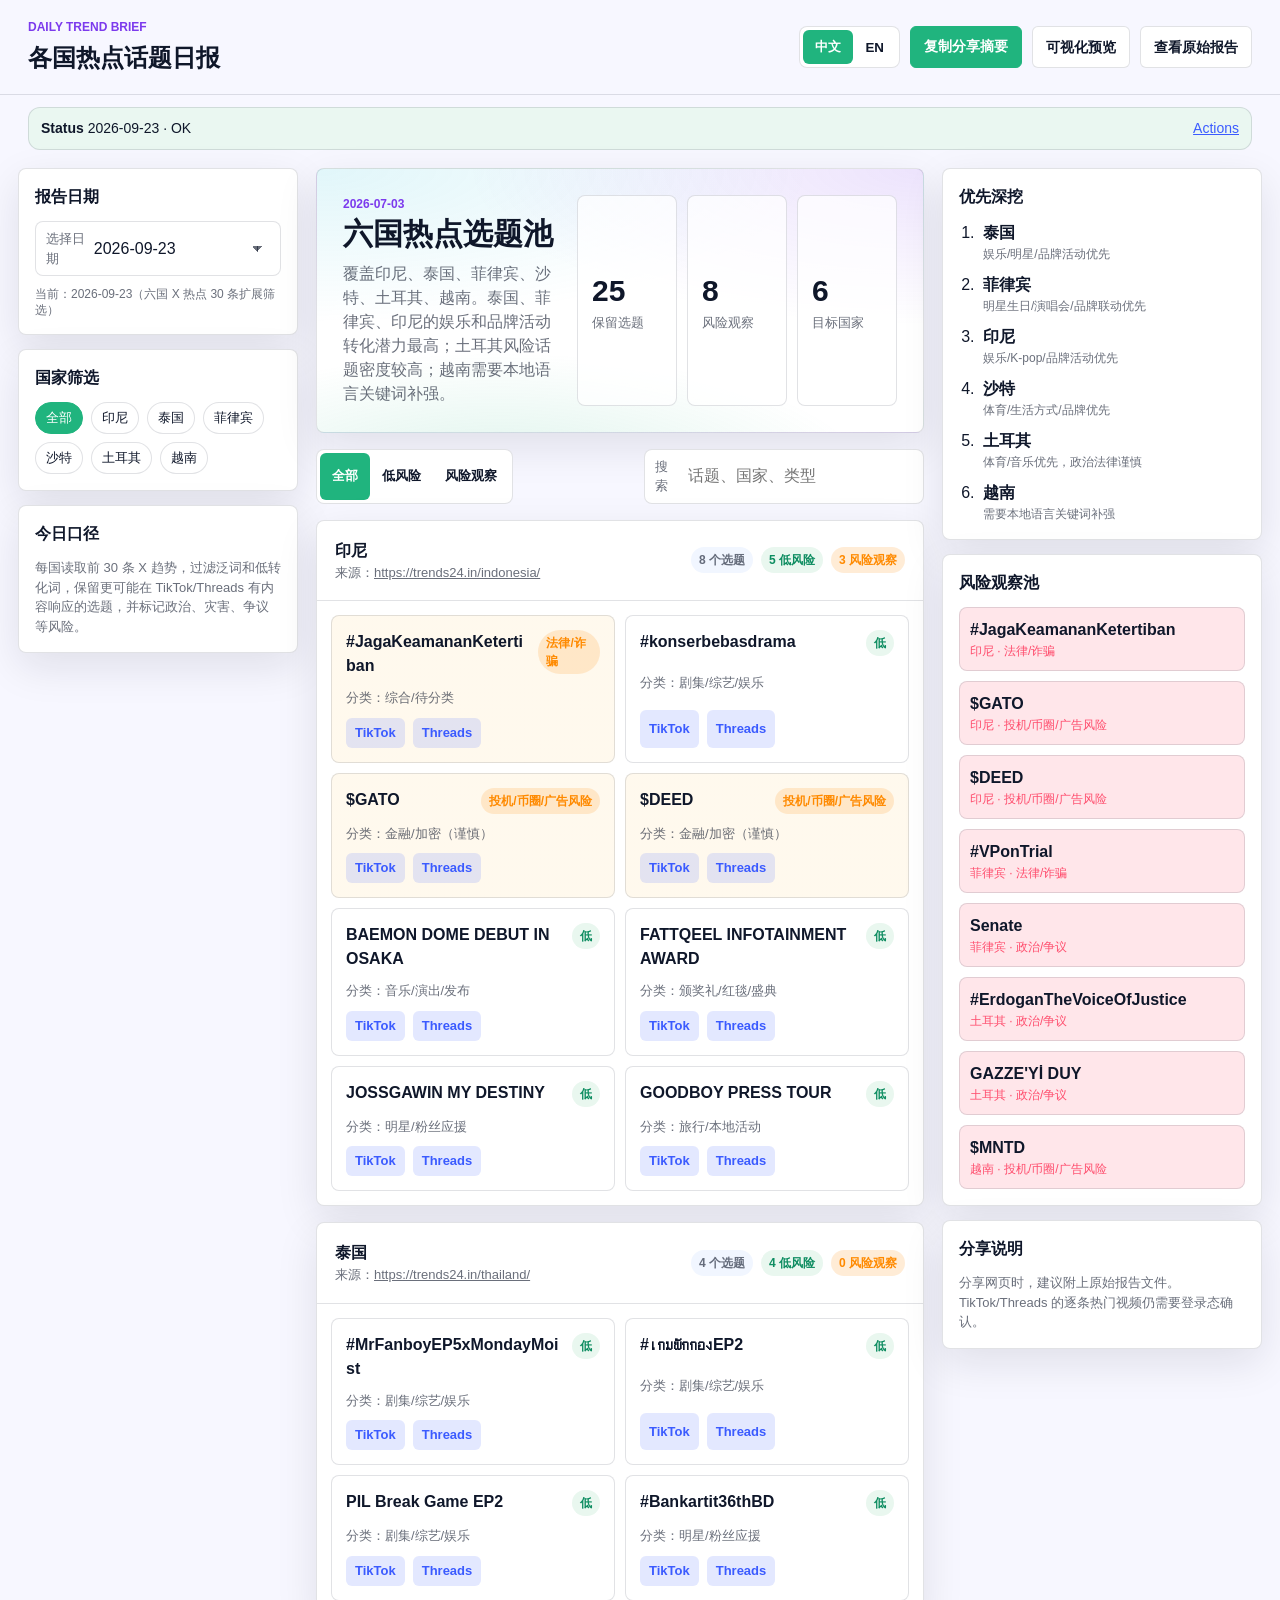
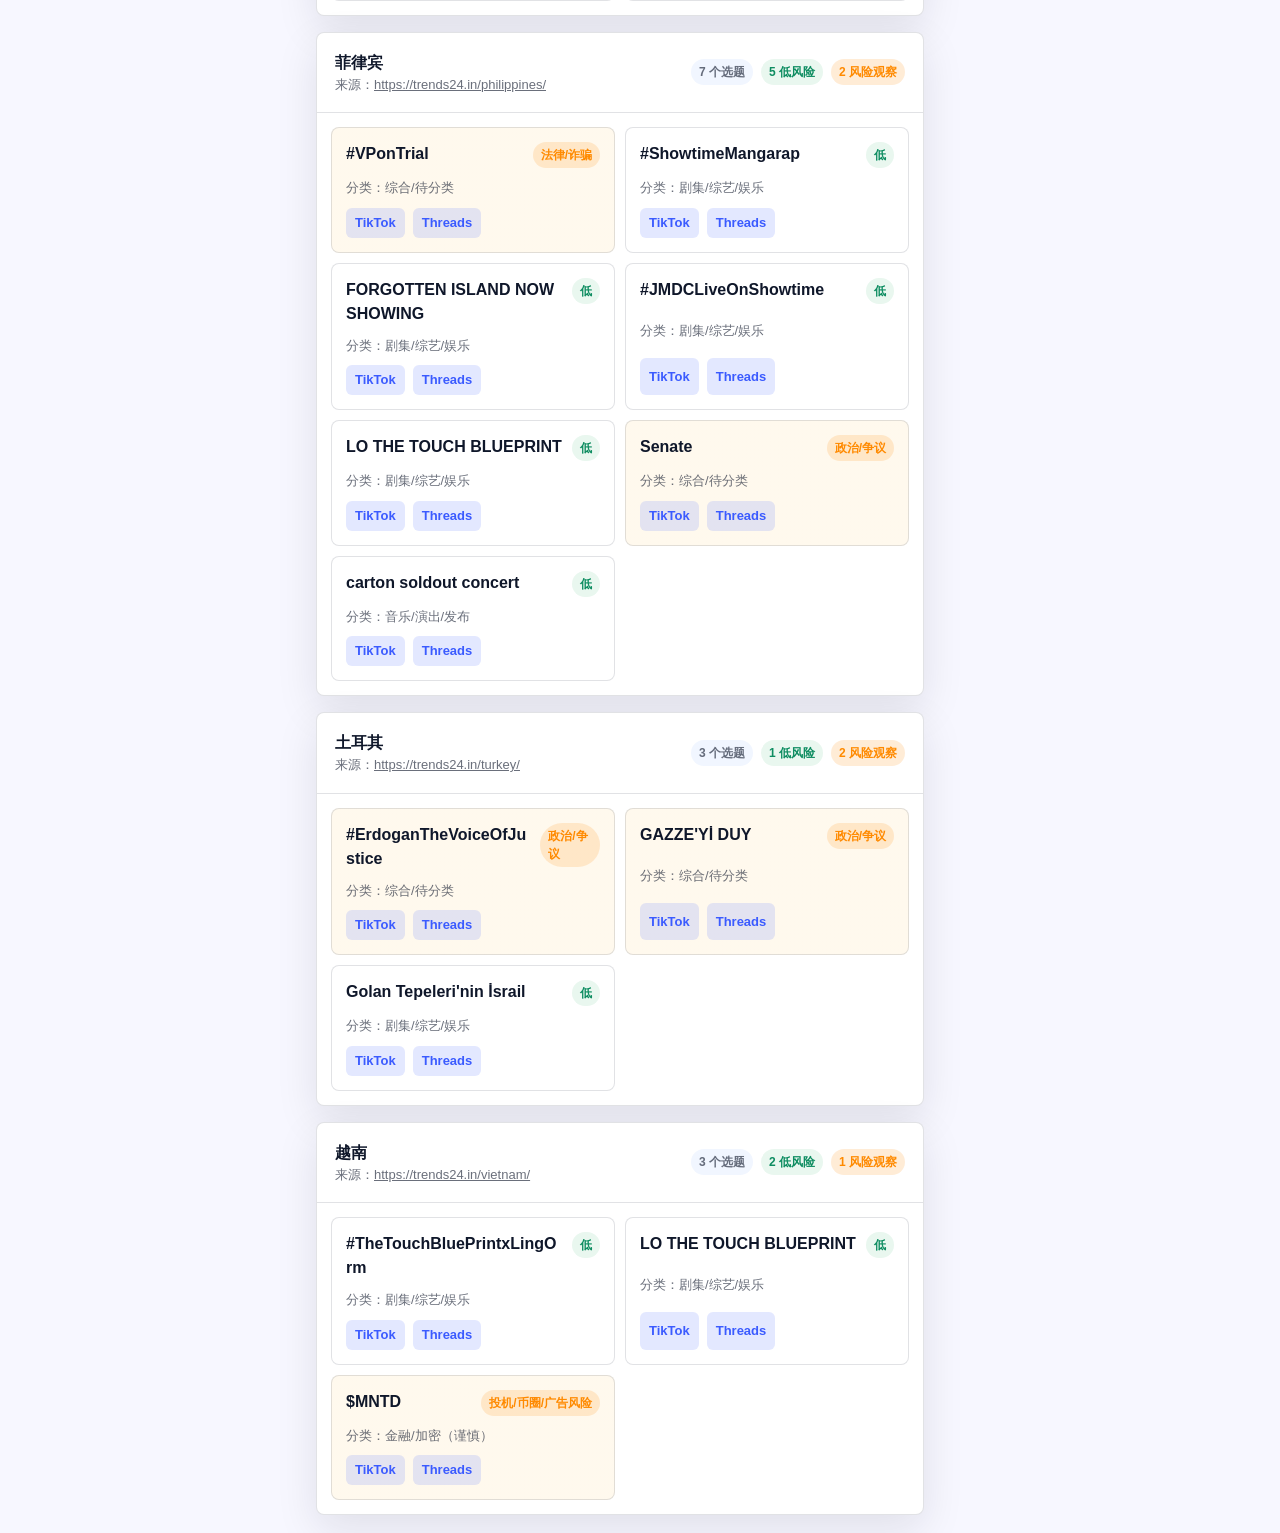
==== index.html @ 42b4fc6d "Update trend report 2026-09-23" ====
<!doctype html>
<html lang="zh-CN">
  <head>
    <meta charset="utf-8" />
    <meta name="viewport" content="width=device-width, initial-scale=1" />
    <title>各国热点话题日报 / Global Trend Brief</title>
    <link rel="stylesheet" href="./styles.css" />
  </head>
  <body>
    <a class="skip-link" href="#main">Skip to content</a>
    <header class="topbar">
      <div>
        <p class="eyebrow">Daily Trend Brief</p>
        <h1 data-i18n="appTitle">各国热点话题日报</h1>
      </div>
      <div class="top-actions">
        <div class="language-switch" role="group" aria-label="Language">
          <button class="active" data-lang="zh" type="button">中文</button>
          <button data-lang="en" type="button">EN</button>
        </div>
        <button id="copySummary" class="button primary" type="button" data-i18n="copySummary">复制分享摘要</button>
        <a class="button" href="./preview.html">可视化预览</a>
        <a id="rawReportLink" class="button" href="./2026-07-03-六国X热点30条扩展筛选报告.md" data-i18n="rawReport">查看原始报告</a>
      </div>
    </header>
    <div id="statusBanner" class="status-banner" hidden></div>

    <main id="main" class="layout">
      <aside class="sidebar" aria-label="报告列表和筛选">
        <section class="panel">
          <h2 data-i18n="reportDate">报告日期</h2>
          <label class="search-box sidebar-search">
            <span data-i18n="reportSelect">选择日期</span>
            <select id="reportSelect" aria-label="Report date"></select>
          </label>
          <p id="reportSelectMeta" class="helper-text" aria-live="polite"></p>
        </section>

        <section class="panel">
          <h2 data-i18n="countryFilter">国家筛选</h2>
          <div id="countryFilters" class="filter-list"></div>
        </section>

        <section class="panel compact">
          <h2 data-i18n="methodTitle">今日口径</h2>
          <p data-i18n="methodText">每国读取前 30 条 X 趋势，过滤泛词和低转化词，保留更可能在 TikTok/Threads 有内容响应的选题，并标记政治、灾害、争议等风险。</p>
        </section>
      </aside>

      <section class="content">
        <section class="hero">
          <div>
            <p class="eyebrow">2026-07-03</p>
            <h2 data-i18n="heroTitle">六国热点选题池</h2>
            <p data-i18n="heroText">覆盖印尼、泰国、菲律宾、沙特、土耳其、越南。泰国、菲律宾、印尼的娱乐和品牌活动转化潜力最高；土耳其风险话题密度较高；越南需要本地语言关键词补强。</p>
          </div>
          <div class="hero-metrics" aria-label="报告指标">
            <div><strong id="topicCount">0</strong><span data-i18n="keptTopics">保留选题</span></div>
            <div><strong id="riskCount">0</strong><span data-i18n="riskWatch">风险观察</span></div>
            <div><strong>6</strong><span data-i18n="targetCountries">目标国家</span></div>
          </div>
        </section>

        <section class="toolbar" aria-label="内容筛选">
          <div class="segmented" role="group" aria-label="风险筛选">
            <button class="active" data-risk="all" type="button" data-i18n="all">全部</button>
            <button data-risk="low" type="button" data-i18n="lowRisk">低风险</button>
            <button data-risk="watch" type="button" data-i18n="riskWatch">风险观察</button>
          </div>
          <label class="search-box">
            <span data-i18n="search">搜索</span>
            <input id="searchInput" type="search" placeholder="话题、国家、类型" />
          </label>
        </section>

        <section id="countrySections" class="country-sections" aria-live="polite"></section>
      </section>

      <aside class="rightbar">
        <section class="panel">
          <h2 data-i18n="priorityTitle">优先深挖</h2>
          <ol id="priorityList" class="priority-list"></ol>
        </section>

        <section class="panel">
          <h2 data-i18n="riskPoolTitle">风险观察池</h2>
          <div id="riskList" class="risk-list"></div>
        </section>

        <section class="panel compact">
          <h2 data-i18n="shareNoteTitle">分享说明</h2>
          <p data-i18n="shareNote">分享网页时，建议附上原始报告文件。TikTok/Threads 的逐条热门视频仍需要登录态确认。</p>
        </section>
      </aside>
    </main>

    <div id="toast" class="toast" role="status" aria-live="polite">已复制摘要</div>
    <script src="./app.js?v=202609231354"></script>
  </body>
</html>
---- styles.css ----
:root {
  /* Youthful, vibrant palette (light-only) */
  --bg: #f7f7ff;
  --surface: #ffffff;
  --surface-2: #f1f6ff;
  --text: #0f172a;
  --muted: rgba(15, 23, 42, 0.62);
  --line: rgba(15, 23, 42, 0.12);
  --green: #20b47e;
  --green-dark: #0e8d61;
  --amber: #ff8a00;
  --amber-bg: rgba(255, 138, 0, 0.16);
  --blue: #3b5bff;
  --blue-bg: rgba(59, 91, 255, 0.14);
  --red: #ff4d6d;
  --red-bg: rgba(255, 77, 109, 0.14);
  --shadow: 0 14px 42px rgba(15, 23, 42, 0.1);
  --focus: rgba(59, 91, 255, 0.45);
  --radius: 12px;
  --topbar-bg: rgba(247, 247, 255, 0.82);
  --accent-1: #7c3aed;
  --accent-1-bg: rgba(124, 58, 237, 0.14);
  --accent-2: #06b6d4;
  --accent-2-bg: rgba(6, 182, 212, 0.12);
}

* {
  box-sizing: border-box;
}

body {
  margin: 0;
  background: var(--bg);
  color: var(--text);
  font-family: -apple-system, BlinkMacSystemFont, "Segoe UI", "PingFang SC", "Microsoft YaHei", sans-serif;
  line-height: 1.5;
}

a {
  color: inherit;
}

.skip-link {
  position: absolute;
  left: 12px;
  top: 12px;
  padding: 10px 12px;
  border-radius: 999px;
  border: 1px solid var(--line);
  background: var(--surface);
  transform: translateY(-160%);
  transition: transform 180ms ease;
  z-index: 10;
}

.pv-dialog {
  width: min(840px, calc(100vw - 24px));
  border: 1px solid var(--line);
  border-radius: var(--radius);
  background: var(--surface);
  box-shadow: var(--shadow);
  padding: 0;
}

.pv-dialog::backdrop {
  background: rgba(15, 23, 42, 0.42);
}

.pv-dialog-inner {
  padding: 18px;
}

.pv-dialog-head {
  display: flex;
  align-items: flex-start;
  justify-content: space-between;
  gap: 14px;
  margin-bottom: 14px;
}

.pv-form {
  display: grid;
  grid-template-columns: 1fr 1fr;
  gap: 12px;
}

.pv-form label {
  display: flex;
  flex-direction: column;
  gap: 6px;
  padding: 10px;
  border: 1px solid var(--line);
  border-radius: var(--radius);
  background: var(--surface-2);
}

.pv-form label span {
  color: var(--muted);
  font-size: 12px;
  font-weight: 700;
}

.pv-form textarea,
.pv-form input,
.pv-form select {
  border: 1px solid rgba(15, 23, 42, 0.14);
  border-radius: 10px;
  padding: 10px 10px;
  background: var(--surface);
  color: var(--text);
  font: inherit;
}

.pv-form textarea {
  resize: vertical;
}

.pv-dialog-foot {
  display: flex;
  justify-content: flex-end;
  gap: 10px;
  margin-top: 14px;
}

@media (max-width: 820px) {
  .pv-form {
    grid-template-columns: 1fr;
  }
}

.skip-link:focus {
  transform: translateY(0);
  outline: none;
  box-shadow: 0 0 0 4px var(--focus);
}

.helper-text {
  margin: 10px 0 0;
  color: var(--muted);
  font-size: 12px;
  line-height: 1.35;
}

.panel,
.country-card,
.hero {
  border-radius: var(--radius);
}

.status-banner {
  margin: 12px 28px 0;
  padding: 10px 12px;
  border-radius: 12px;
  border: 1px solid var(--line);
  background: #eaf7f1;
  color: var(--text);
  font-size: 14px;
  display: flex;
  gap: 10px;
  align-items: center;
  justify-content: space-between;
}

.status-banner.warn {
  background: var(--amber-bg);
  border-color: rgba(160, 92, 0, 0.35);
}

.status-banner .status-actions a {
  color: var(--blue);
  text-decoration: underline;
}

.topbar {
  position: sticky;
  top: 0;
  z-index: 5;
  display: flex;
  align-items: center;
  justify-content: space-between;
  gap: 24px;
  padding: 18px 28px;
  background: var(--topbar-bg);
  border-bottom: 1px solid var(--line);
  backdrop-filter: blur(14px);
}

h1,
h2,
h3,
p {
  margin: 0;
}

h1 {
  font-size: 24px;
  letter-spacing: 0;
}

h2 {
  font-size: 16px;
  letter-spacing: 0;
}

h3 {
  font-size: 16px;
  letter-spacing: 0;
}

.eyebrow {
  margin-bottom: 4px;
  color: var(--accent-1);
  font-size: 12px;
  font-weight: 700;
  letter-spacing: 0;
  text-transform: uppercase;
}

.top-actions {
  display: flex;
  flex-wrap: wrap;
  gap: 10px;
}

.button {
  display: inline-flex;
  align-items: center;
  min-height: 36px;
  padding: 8px 13px;
  border: 1px solid var(--line);
  border-radius: 6px;
  background: var(--surface);
  color: var(--text);
  font-size: 14px;
  font-weight: 650;
  text-decoration: none;
  cursor: pointer;
  transition: background 160ms ease, border-color 160ms ease, transform 120ms ease;
}

.button.primary {
  border-color: var(--green);
  background: var(--green);
  color: #fff;
}

.button:hover {
  border-color: rgba(96, 112, 107, 0.45);
}

.button:active {
  transform: translateY(1px);
}

.layout {
  display: grid;
  grid-template-columns: 280px minmax(0, 1fr) 320px;
  gap: 18px;
  padding: 18px;
}

.sidebar,
.rightbar {
  display: flex;
  flex-direction: column;
  gap: 14px;
}

.panel {
  padding: 16px;
  border: 1px solid var(--line);
  border-radius: 8px;
  background: var(--surface);
  box-shadow: var(--shadow);
}

.panel h2 {
  margin-bottom: 12px;
}

.panel.compact p {
  color: var(--muted);
  font-size: 13px;
}

.report-item,
.filter-chip,
.segmented button {
  border: 1px solid var(--line);
  background: var(--surface);
  color: var(--text);
  cursor: pointer;
}

.report-item {
  display: block;
  width: 100%;
  padding: 12px;
  border-radius: 8px;
  text-align: left;
}

.report-list {
  display: grid;
  gap: 8px;
}

.sidebar-search {
  min-width: 0;
  width: 100%;
  margin-bottom: 10px;
}

.report-list--compact {
  max-height: 360px;
  overflow: auto;
  padding-right: 2px;
}

.report-list--compact .report-item {
  padding: 10px;
}

.report-item.active {
  border-color: var(--green);
  background: var(--surface-2);
}

.report-item span {
  display: block;
  font-weight: 750;
}

.report-item small {
  display: block;
  margin-top: 3px;
  color: var(--muted);
}

.filter-list {
  display: flex;
  flex-wrap: wrap;
  gap: 8px;
}

.filter-chip {
  min-height: 32px;
  padding: 6px 10px;
  border-radius: 999px;
  font-size: 13px;
}

.filter-chip.active {
  border-color: var(--green);
  background: var(--green);
  color: #fff;
}

.content {
  min-width: 0;
}

.hero {
  display: grid;
  grid-template-columns: minmax(0, 1fr) 320px;
  gap: 20px;
  align-items: stretch;
  padding: 26px;
  border: 1px solid var(--line);
  border-radius: 8px;
  background:
    radial-gradient(900px 280px at 0% 0%, var(--accent-2-bg), transparent 55%),
    radial-gradient(760px 260px at 100% 0%, var(--accent-1-bg), transparent 60%),
    radial-gradient(680px 240px at 30% 120%, rgba(32, 180, 126, 0.16), transparent 55%),
    var(--surface);
  box-shadow: var(--shadow);
}

.hero h2 {
  margin-bottom: 10px;
  font-size: 30px;
  line-height: 1.15;
}

.hero p:not(.eyebrow) {
  max-width: 760px;
  color: var(--muted);
}

.hero-metrics {
  display: grid;
  grid-template-columns: repeat(3, 1fr);
  gap: 10px;
}

.hero-metrics div {
  display: flex;
  flex-direction: column;
  justify-content: center;
  min-height: 118px;
  padding: 14px;
  border: 1px solid var(--line);
  border-radius: 8px;
  background: rgba(255, 255, 255, 0.72);
}

.hero-metrics strong {
  font-size: 30px;
}

.hero-metrics span {
  color: var(--muted);
  font-size: 13px;
}

.toolbar {
  display: flex;
  justify-content: space-between;
  gap: 12px;
  margin: 16px 0;
}

.segmented,
.language-switch {
  display: inline-flex;
  padding: 3px;
  border: 1px solid var(--line);
  border-radius: 8px;
  background: var(--surface);
}

.segmented button,
.language-switch button {
  min-height: 34px;
  padding: 6px 12px;
  border: 0;
  border-radius: 6px;
  background: transparent;
  color: var(--text);
  cursor: pointer;
  font-weight: 650;
}

.segmented button.active,
.language-switch button.active {
  background: var(--green);
  color: #fff;
}

.search-box {
  display: flex;
  align-items: center;
  gap: 8px;
  min-width: 0;
  padding: 7px 10px;
  border: 1px solid var(--line);
  border-radius: 8px;
  background: var(--surface);
}

.toolbar .search-box {
  min-width: 280px;
}

.sidebar .search-box {
  width: 100%;
}

.search-box span {
  color: var(--muted);
  font-size: 13px;
}

.search-box input {
  min-width: 0;
  flex: 1 1 auto;
  width: 100%;
  border: 0;
  outline: 0;
  background: transparent;
  color: var(--text);
  font: inherit;
}

.search-box select {
  min-width: 0;
  flex: 1 1 auto;
  width: 100%;
  border: 0;
  outline: 0;
  background: transparent;
  color: var(--text);
  font: inherit;
  appearance: none;
  -webkit-appearance: none;
  padding-right: 20px;
  text-overflow: ellipsis;
  white-space: nowrap;
  overflow: hidden;
  background-image: linear-gradient(45deg, transparent 50%, var(--muted) 50%),
    linear-gradient(135deg, var(--muted) 50%, transparent 50%);
  background-position:
    calc(100% - 12px) 50%,
    calc(100% - 7px) 50%;
  background-size: 6px 6px, 6px 6px;
  background-repeat: no-repeat;
}

button:focus-visible,
a:focus-visible,
select:focus-visible,
input:focus-visible {
  outline: none;
  box-shadow: 0 0 0 4px var(--focus);
  border-radius: 10px;
}

@media (prefers-reduced-motion: reduce) {
  * {
    scroll-behavior: auto !important;
    transition: none !important;
    animation: none !important;
  }
}

.country-sections {
  display: grid;
  gap: 16px;
}

.country-card {
  border: 1px solid var(--line);
  border-radius: 8px;
  background: var(--surface);
  box-shadow: var(--shadow);
  overflow: hidden;
}

.country-head {
  display: flex;
  align-items: center;
  justify-content: space-between;
  gap: 14px;
  padding: 18px;
  border-bottom: 1px solid var(--line);
}

.country-head p {
  color: var(--muted);
  font-size: 13px;
}

.country-meta {
  display: flex;
  gap: 8px;
  flex-wrap: wrap;
  justify-content: flex-end;
}

.badge {
  display: inline-flex;
  align-items: center;
  min-height: 26px;
  padding: 4px 8px;
  border-radius: 999px;
  background: var(--surface-2);
  color: var(--muted);
  font-size: 12px;
  font-weight: 700;
}

.badge.low {
  background: #e9f7ef;
  color: var(--green-dark);
}

.badge.watch {
  background: var(--amber-bg);
  color: var(--amber);
}

.topic-grid {
  display: grid;
  grid-template-columns: repeat(2, minmax(0, 1fr));
  gap: 10px;
  padding: 14px;
}

.topic-card {
  display: grid;
  gap: 10px;
  padding: 14px;
  border: 1px solid var(--line);
  border-radius: 8px;
  background: #fff;
}

.topic-card.watch {
  background: linear-gradient(0deg, rgba(255, 244, 223, 0.55), rgba(255, 244, 223, 0.55)), #fff;
}

.signal-row {
  margin-top: 2px;
}

.signal-badge {
  display: inline-flex;
  align-items: center;
  min-height: 24px;
  padding: 3px 8px;
  border-radius: 999px;
  background: rgba(32, 180, 126, 0.12);
  color: var(--green-dark);
  border: 1px solid rgba(32, 180, 126, 0.28);
  font-size: 12px;
  font-weight: 750;
}

.topic-title {
  display: flex;
  align-items: flex-start;
  justify-content: space-between;
  gap: 10px;
}

.topic-title strong {
  overflow-wrap: anywhere;
}

.topic-card p {
  color: var(--muted);
  font-size: 13px;
}

.links {
  display: flex;
  flex-wrap: wrap;
  gap: 8px;
}

.links a {
  display: inline-flex;
  align-items: center;
  min-height: 30px;
  padding: 5px 9px;
  border-radius: 6px;
  background: var(--blue-bg);
  color: var(--blue);
  font-size: 13px;
  font-weight: 700;
  text-decoration: none;
}

.priority-list,
.risk-list {
  display: grid;
  gap: 10px;
  margin: 0;
  padding: 0;
}

.priority-list {
  padding-left: 20px;
}

.priority-list li {
  padding-left: 4px;
}

.priority-list strong,
.risk-item strong {
  display: block;
  overflow-wrap: anywhere;
}

.priority-list span,
.risk-item span {
  display: block;
  color: var(--muted);
  font-size: 12px;
}

.risk-item {
  padding: 10px;
  border: 1px solid var(--line);
  border-radius: 8px;
  background: var(--red-bg);
}

.risk-item span {
  color: var(--red);
}

.toast {
  position: fixed;
  right: 18px;
  bottom: 18px;
  transform: translateY(80px);
  padding: 10px 14px;
  border-radius: 8px;
  background: var(--green-dark);
  color: #fff;
  opacity: 0;
  transition: 0.2s ease;
}

.toast.show {
  transform: translateY(0);
  opacity: 1;
}

@media (max-width: 1180px) {
  .layout {
    grid-template-columns: 240px minmax(0, 1fr);
  }

  .rightbar {
    grid-column: 1 / -1;
    display: grid;
    grid-template-columns: repeat(3, 1fr);
  }

  .hero {
    grid-template-columns: 1fr;
  }
}

@media (max-width: 820px) {
  .topbar,
  .toolbar,
  .country-head {
    align-items: stretch;
    flex-direction: column;
  }

  .layout {
    grid-template-columns: 1fr;
    padding: 12px;
  }

  .rightbar {
    grid-template-columns: 1fr;
  }

  .topic-grid {
    grid-template-columns: 1fr;
  }

  .hero-metrics {
    grid-template-columns: 1fr;
  }

  .search-box {
    min-width: 0;
  }
}
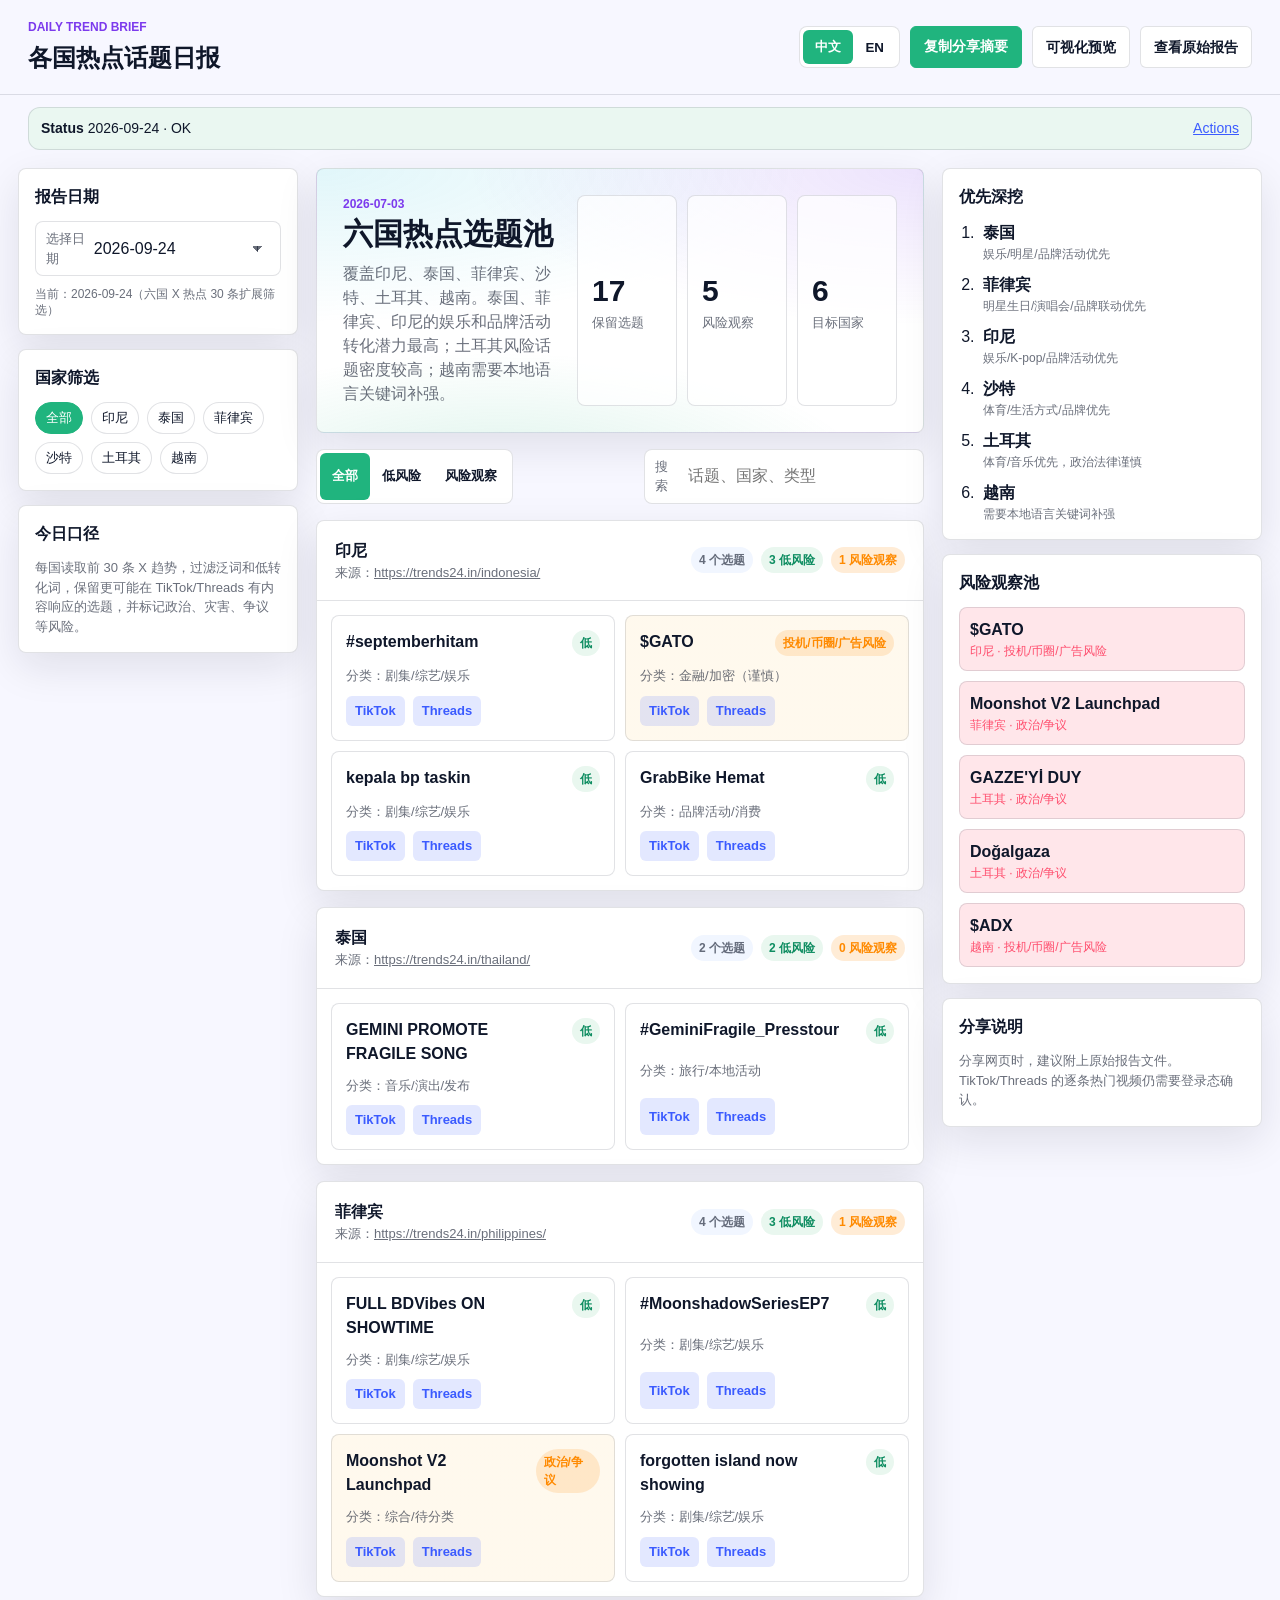
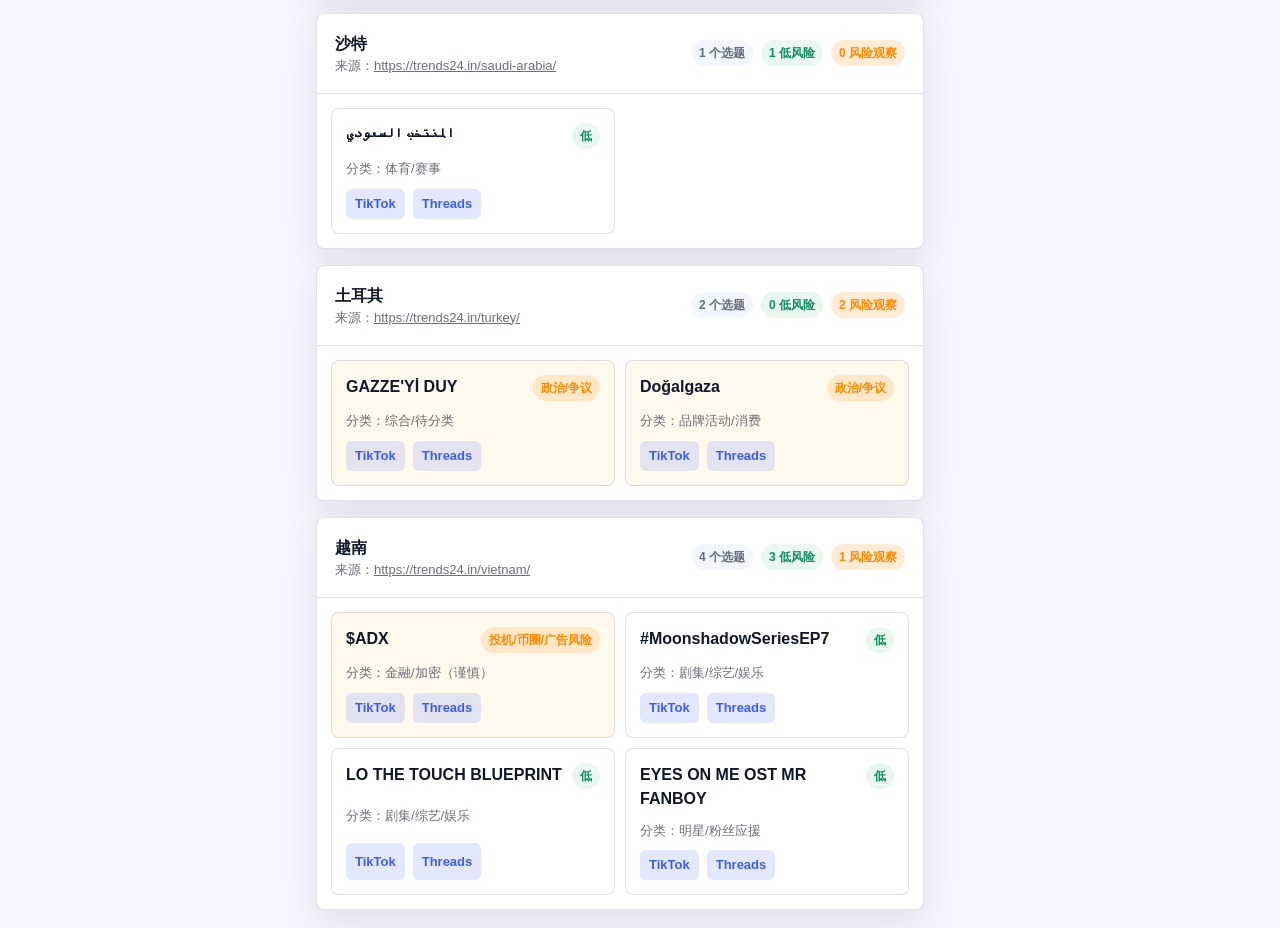
==== commit 325d0434: "Update trend report 2026-09-24" ====
--- a/index.html
+++ b/index.html
@@ -95,6 +95,6 @@
     </main>
 
     <div id="toast" class="toast" role="status" aria-live="polite">已复制摘要</div>
-    <script src="./app.js?v=202609231354"></script>
+    <script src="./app.js?v=202609241406"></script>
   </body>
 </html>
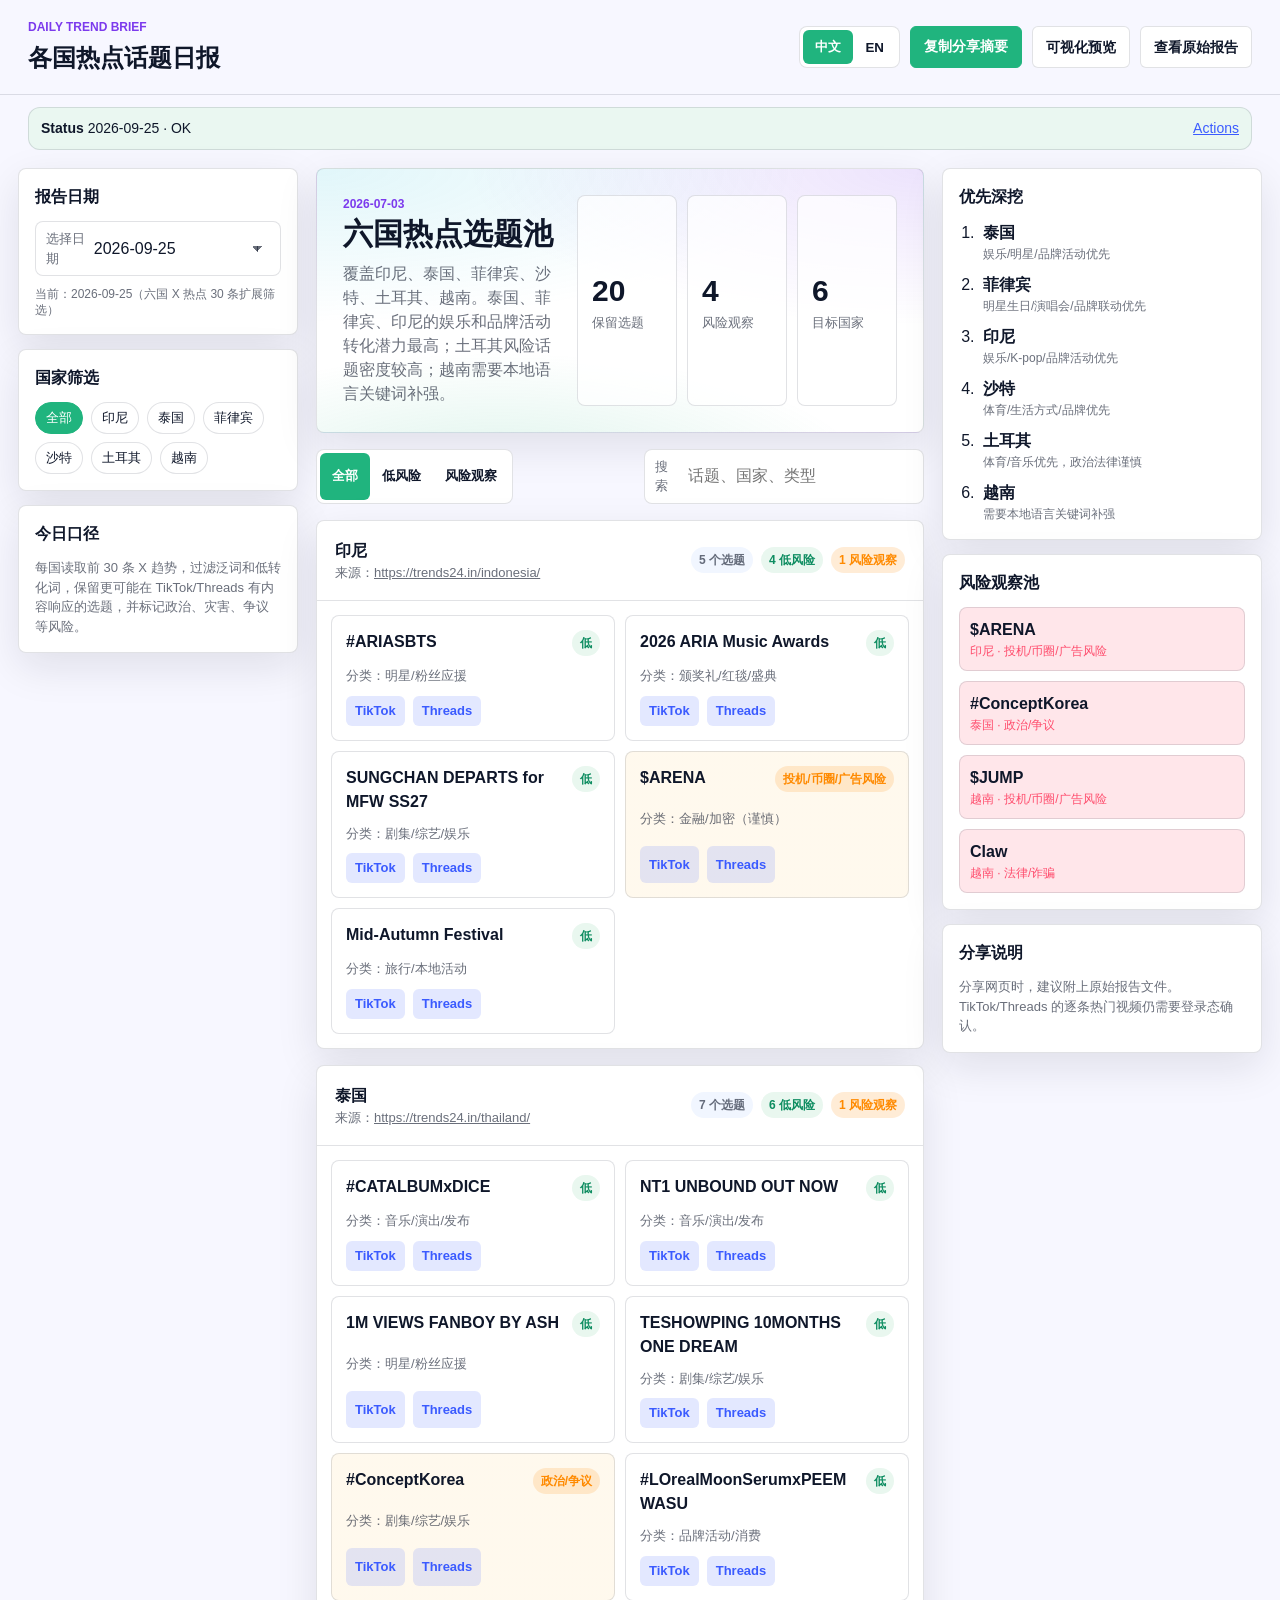
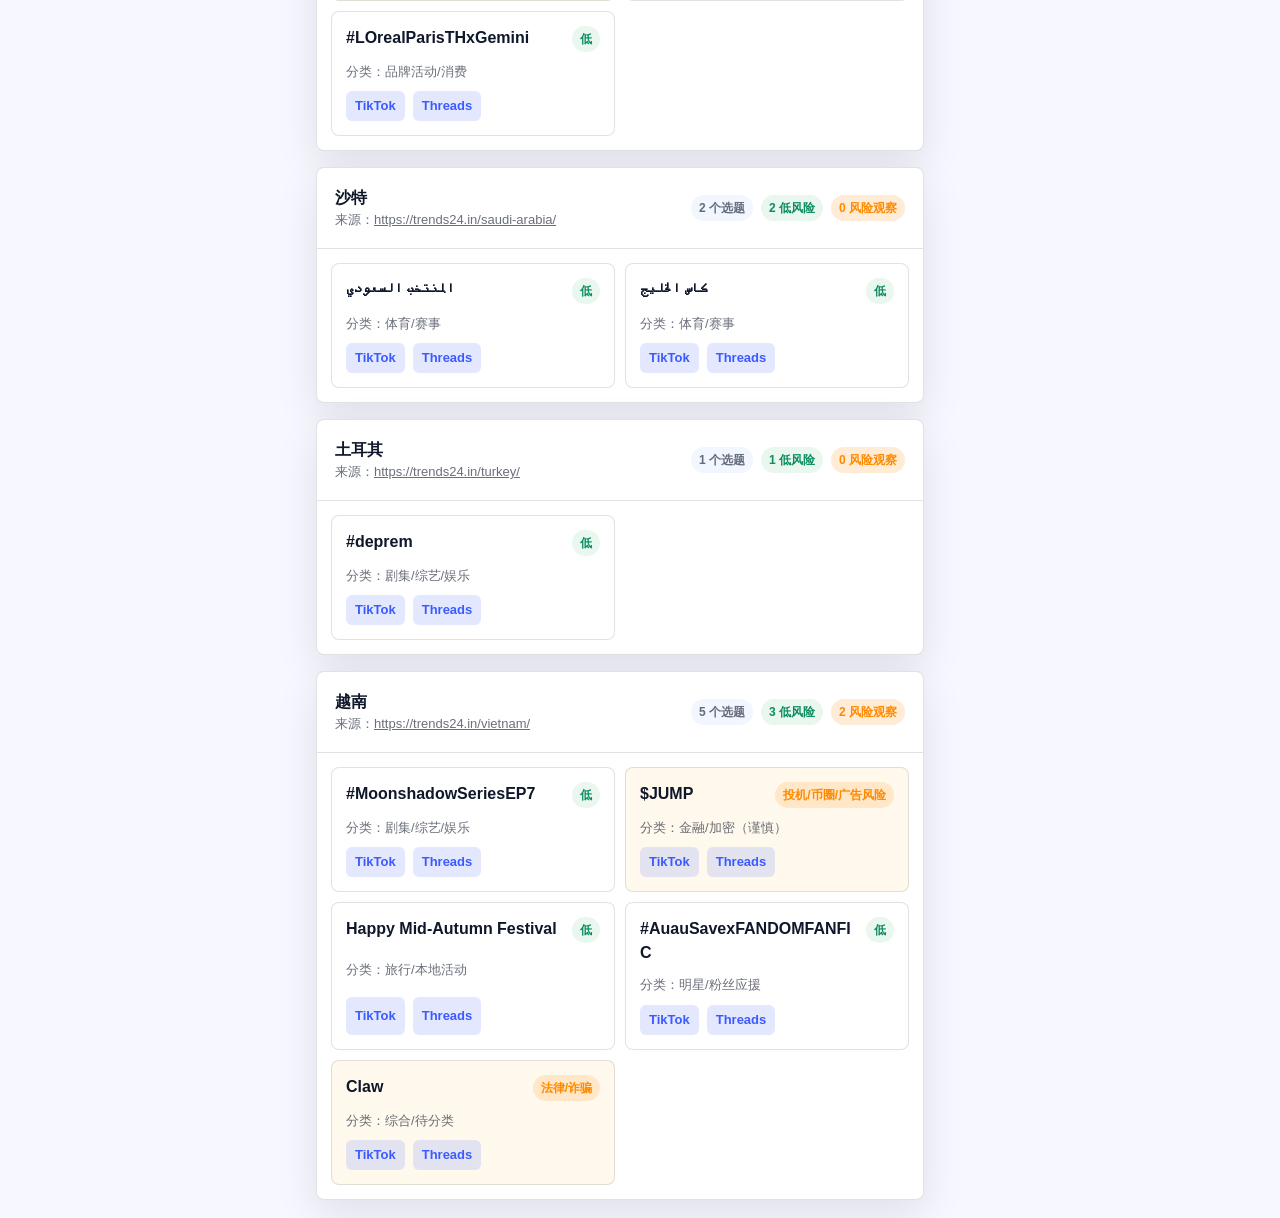
==== commit 2837a265: "Update trend report 2026-09-25" ====
--- a/index.html
+++ b/index.html
@@ -95,6 +95,6 @@
     </main>
 
     <div id="toast" class="toast" role="status" aria-live="polite">已复制摘要</div>
-    <script src="./app.js?v=202609241406"></script>
+    <script src="./app.js?v=202609251407"></script>
   </body>
 </html>
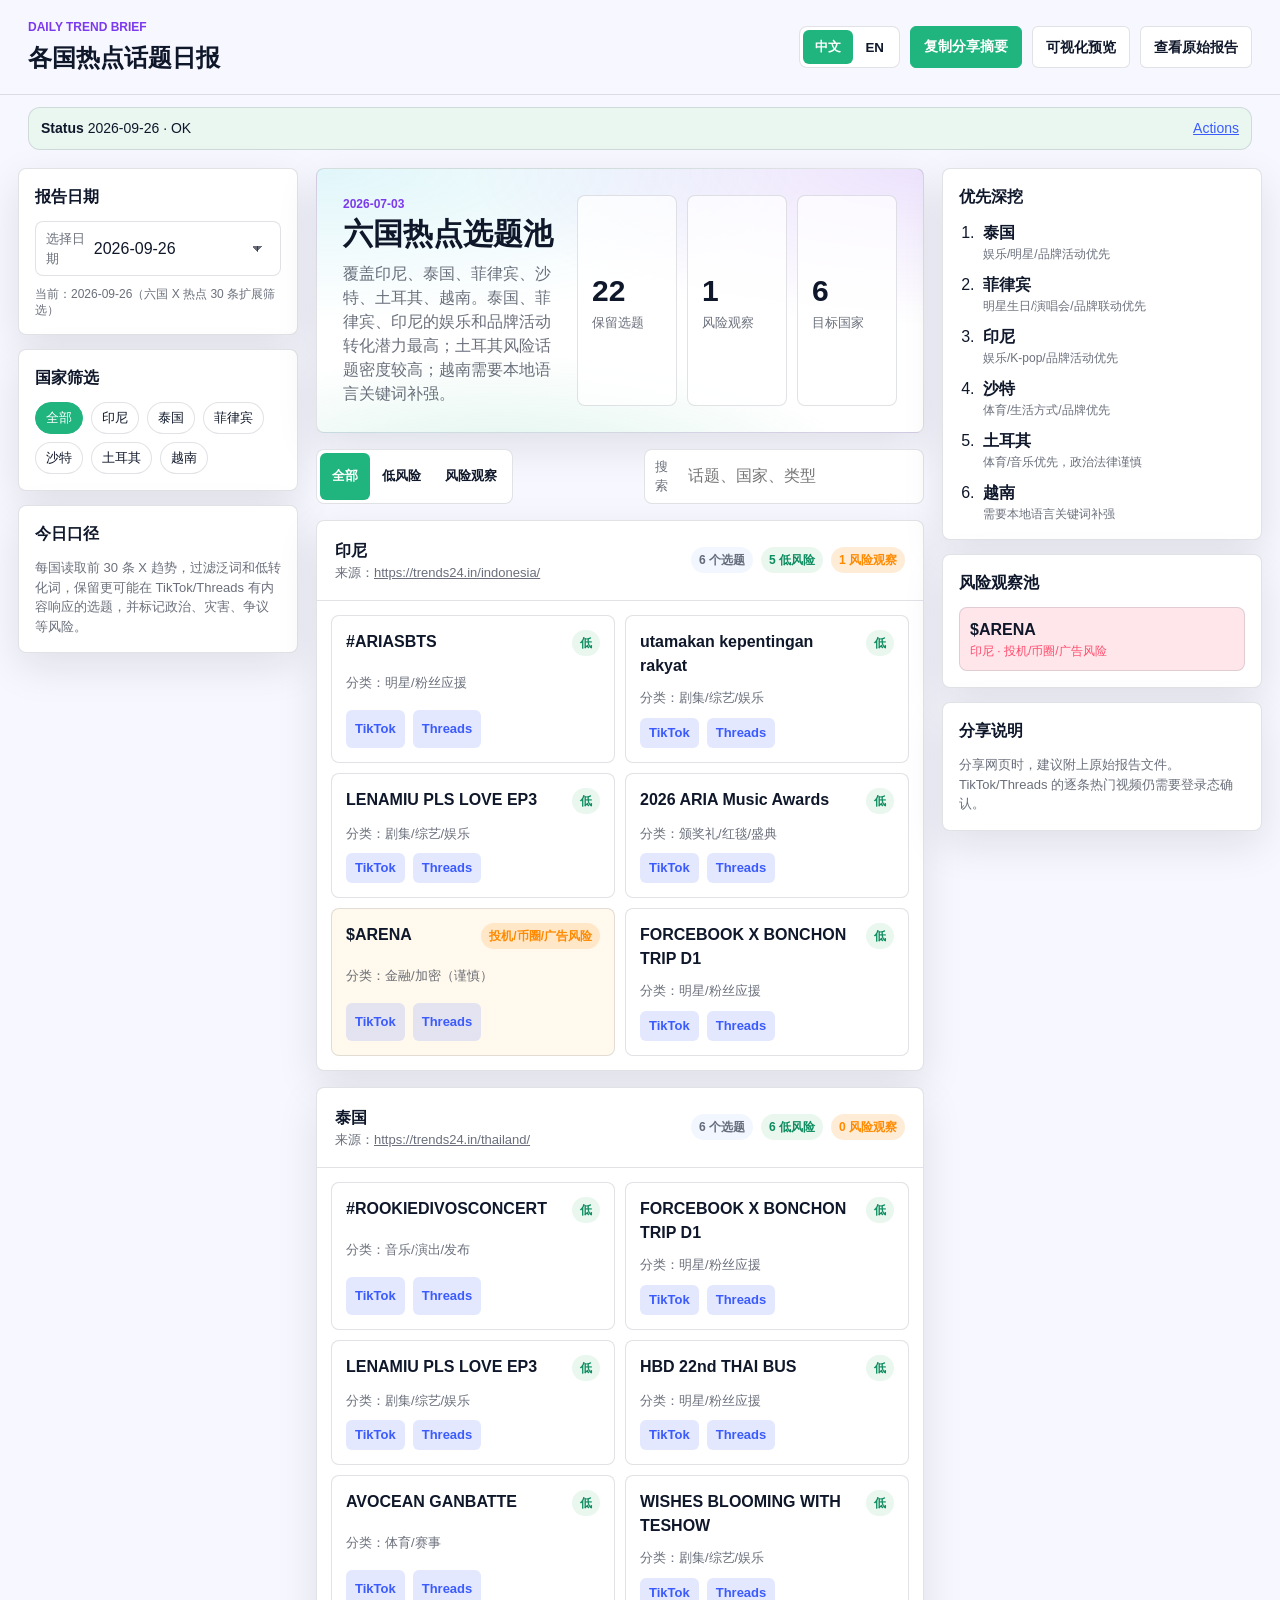
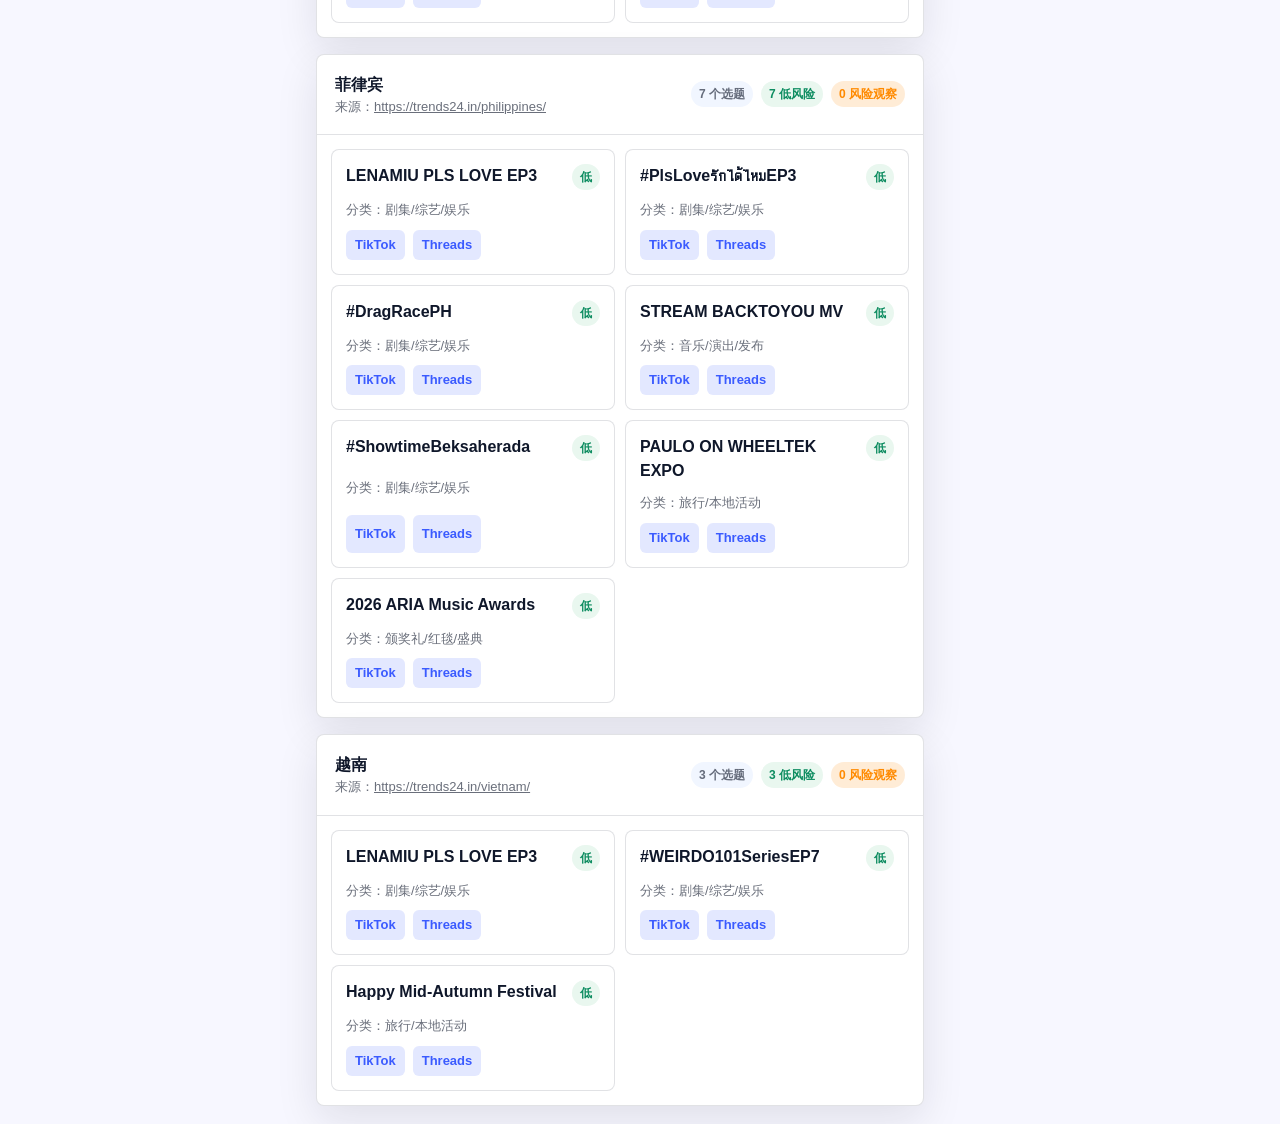
==== commit 3403fd13: "Update trend report 2026-09-26" ====
--- a/index.html
+++ b/index.html
@@ -95,6 +95,6 @@
     </main>
 
     <div id="toast" class="toast" role="status" aria-live="polite">已复制摘要</div>
-    <script src="./app.js?v=202609251407"></script>
+    <script src="./app.js?v=202609261406"></script>
   </body>
 </html>
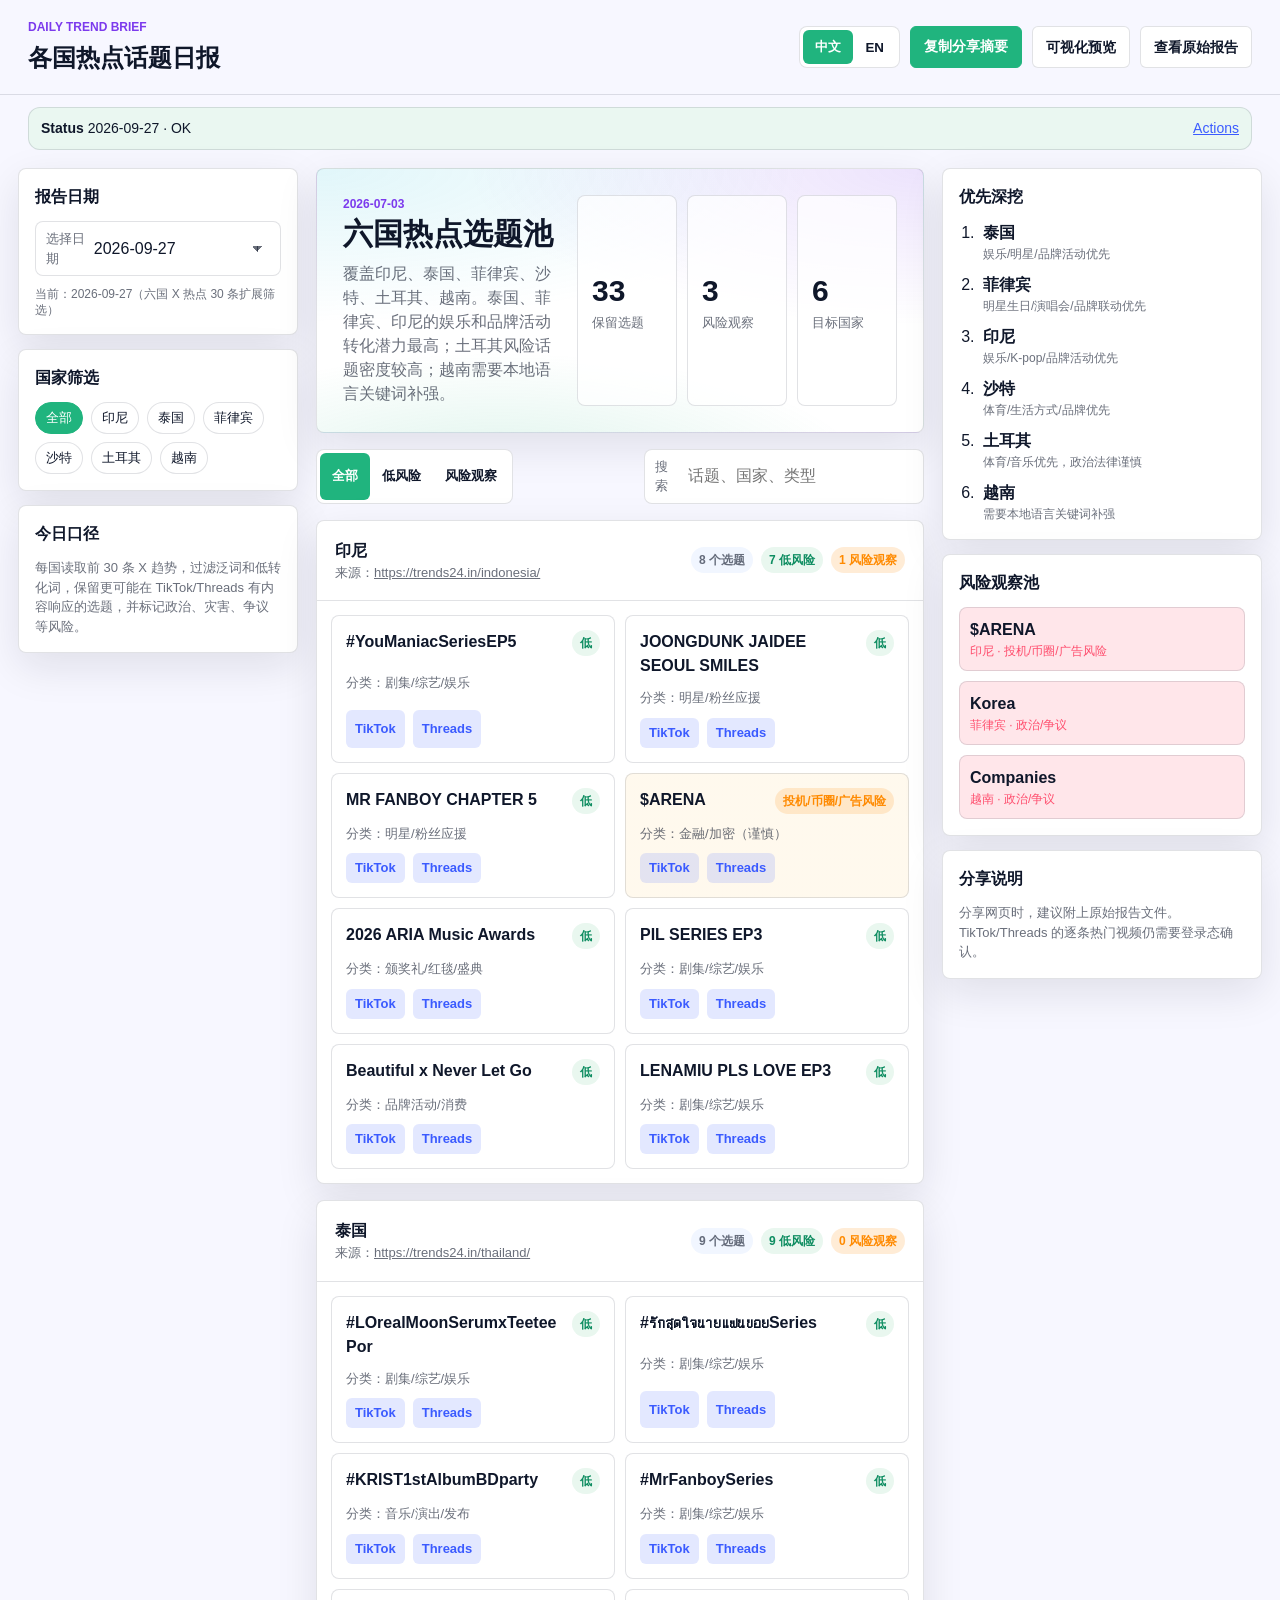
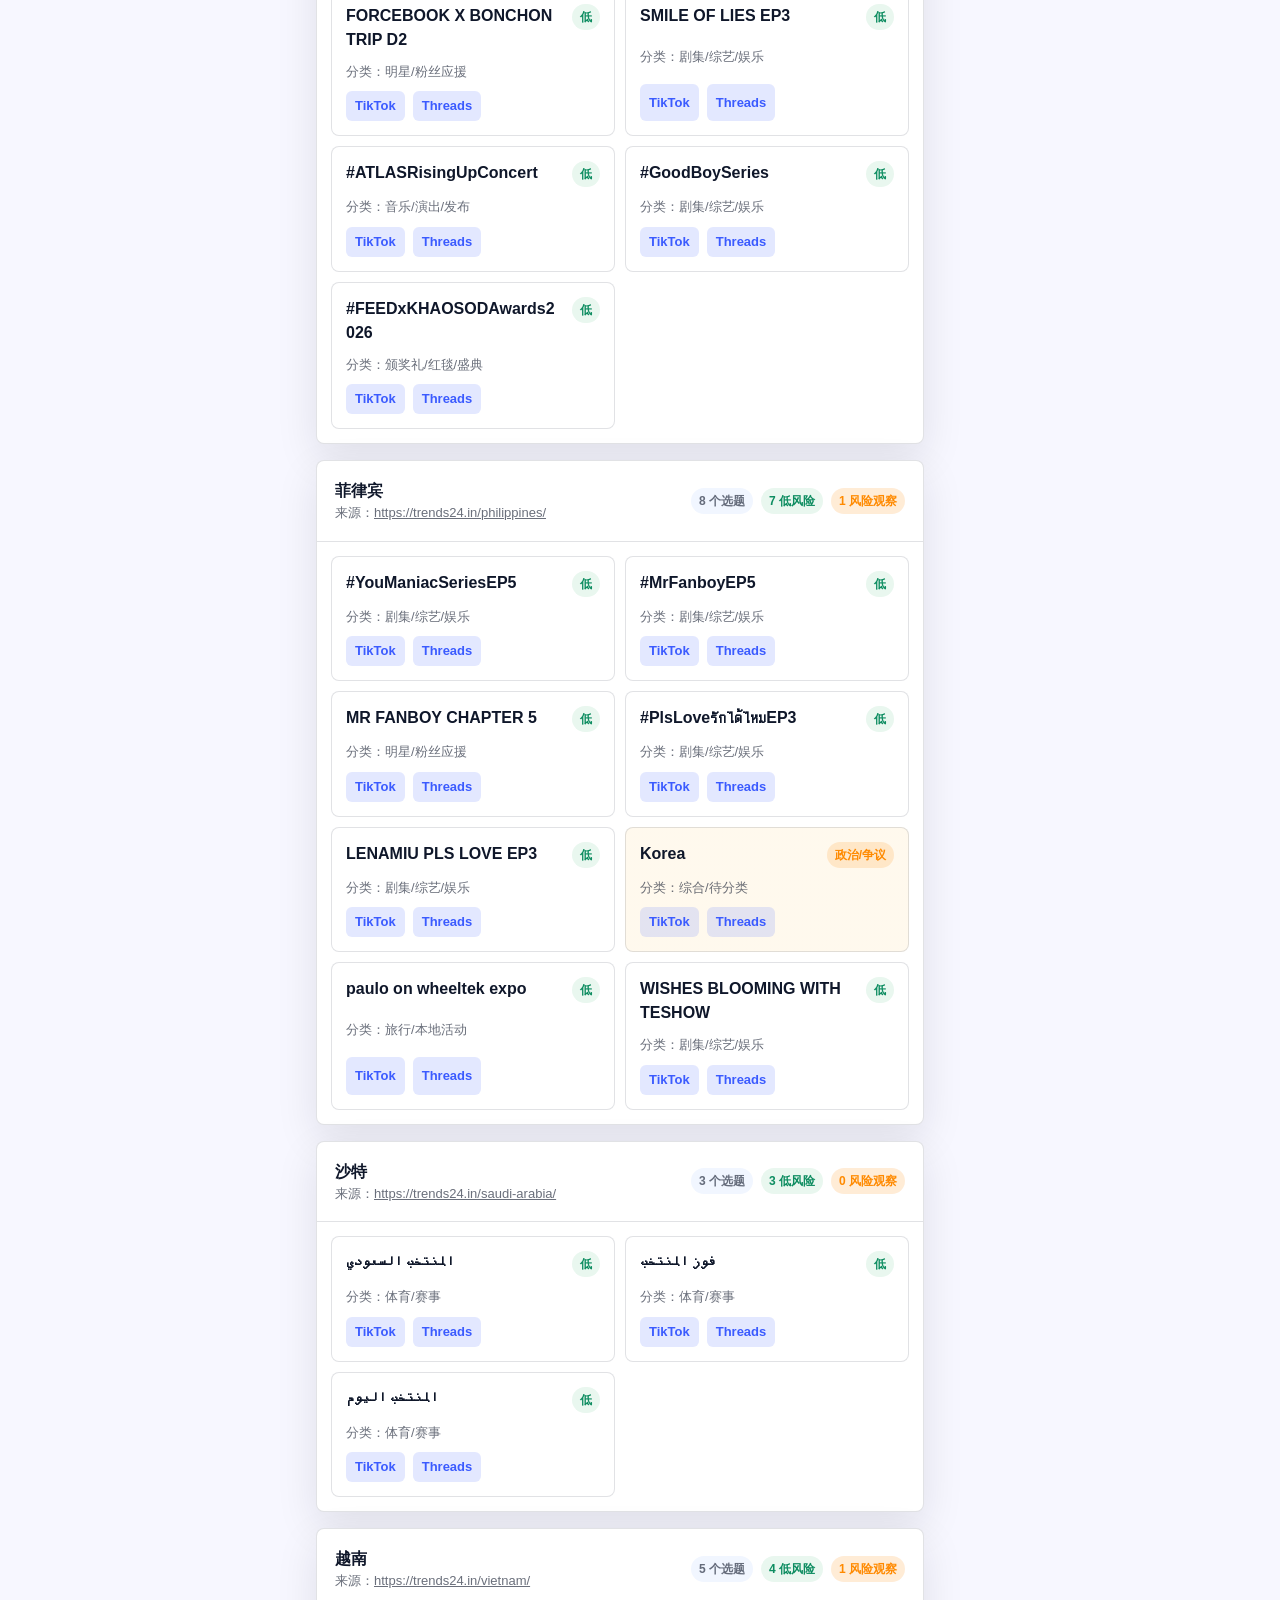
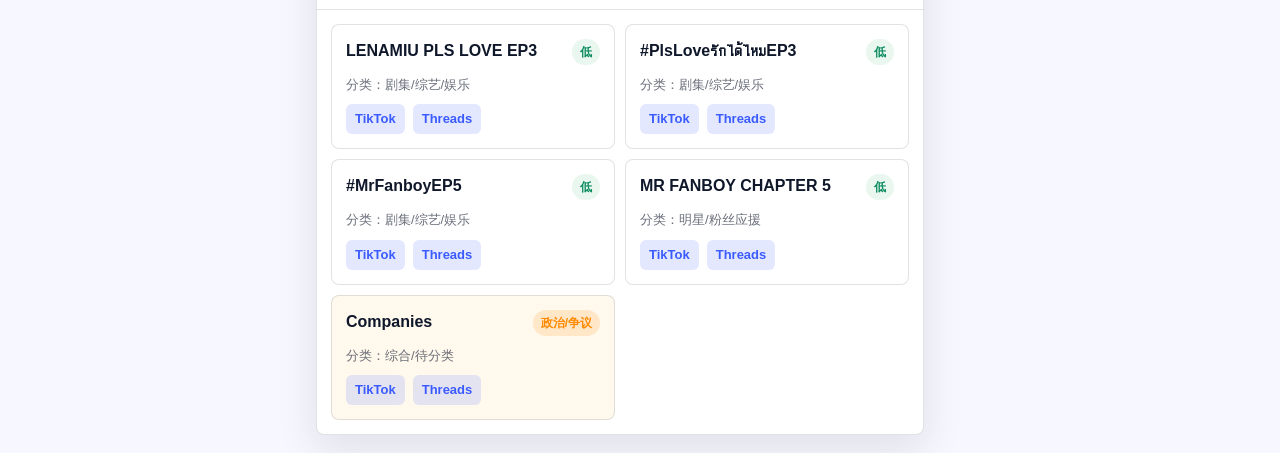
==== commit ac400a8f: "Update trend report 2026-09-27" ====
--- a/index.html
+++ b/index.html
@@ -95,6 +95,6 @@
     </main>
 
     <div id="toast" class="toast" role="status" aria-live="polite">已复制摘要</div>
-    <script src="./app.js?v=202609261406"></script>
+    <script src="./app.js?v=202609271433"></script>
   </body>
 </html>
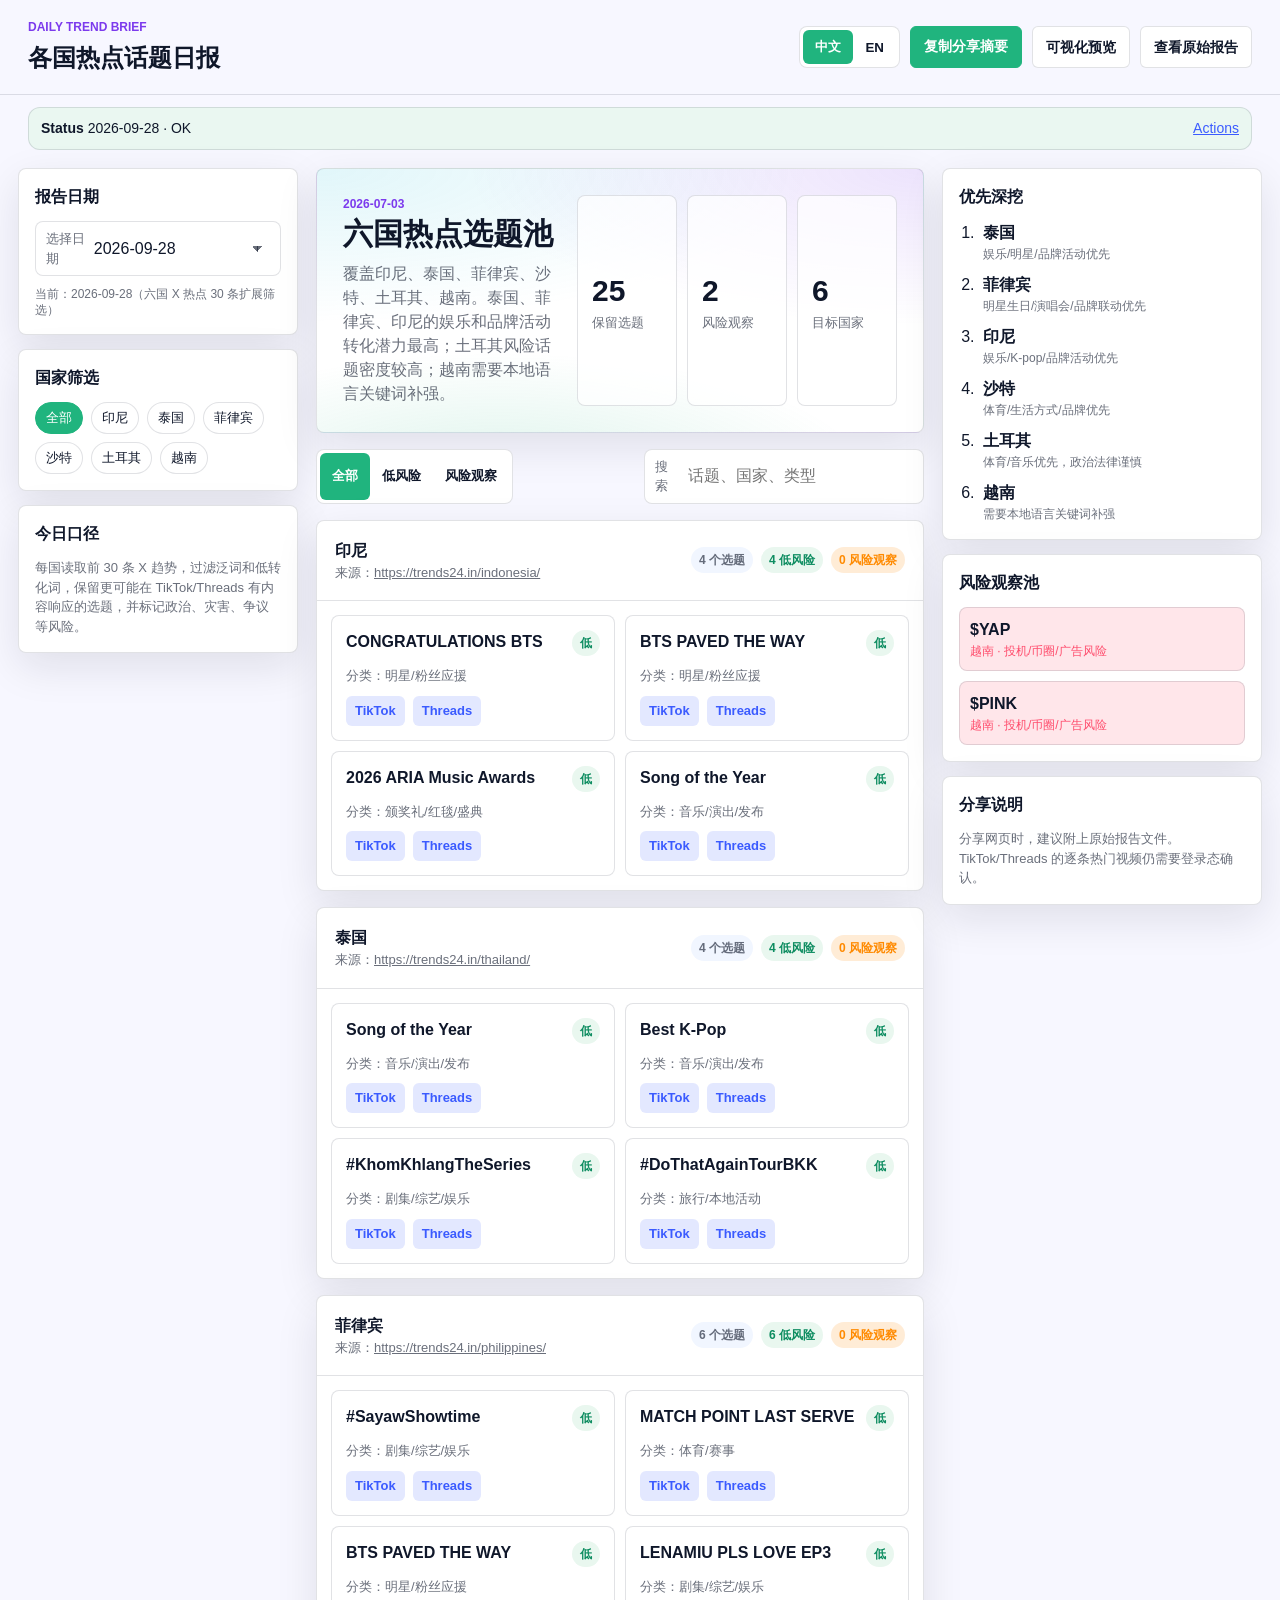
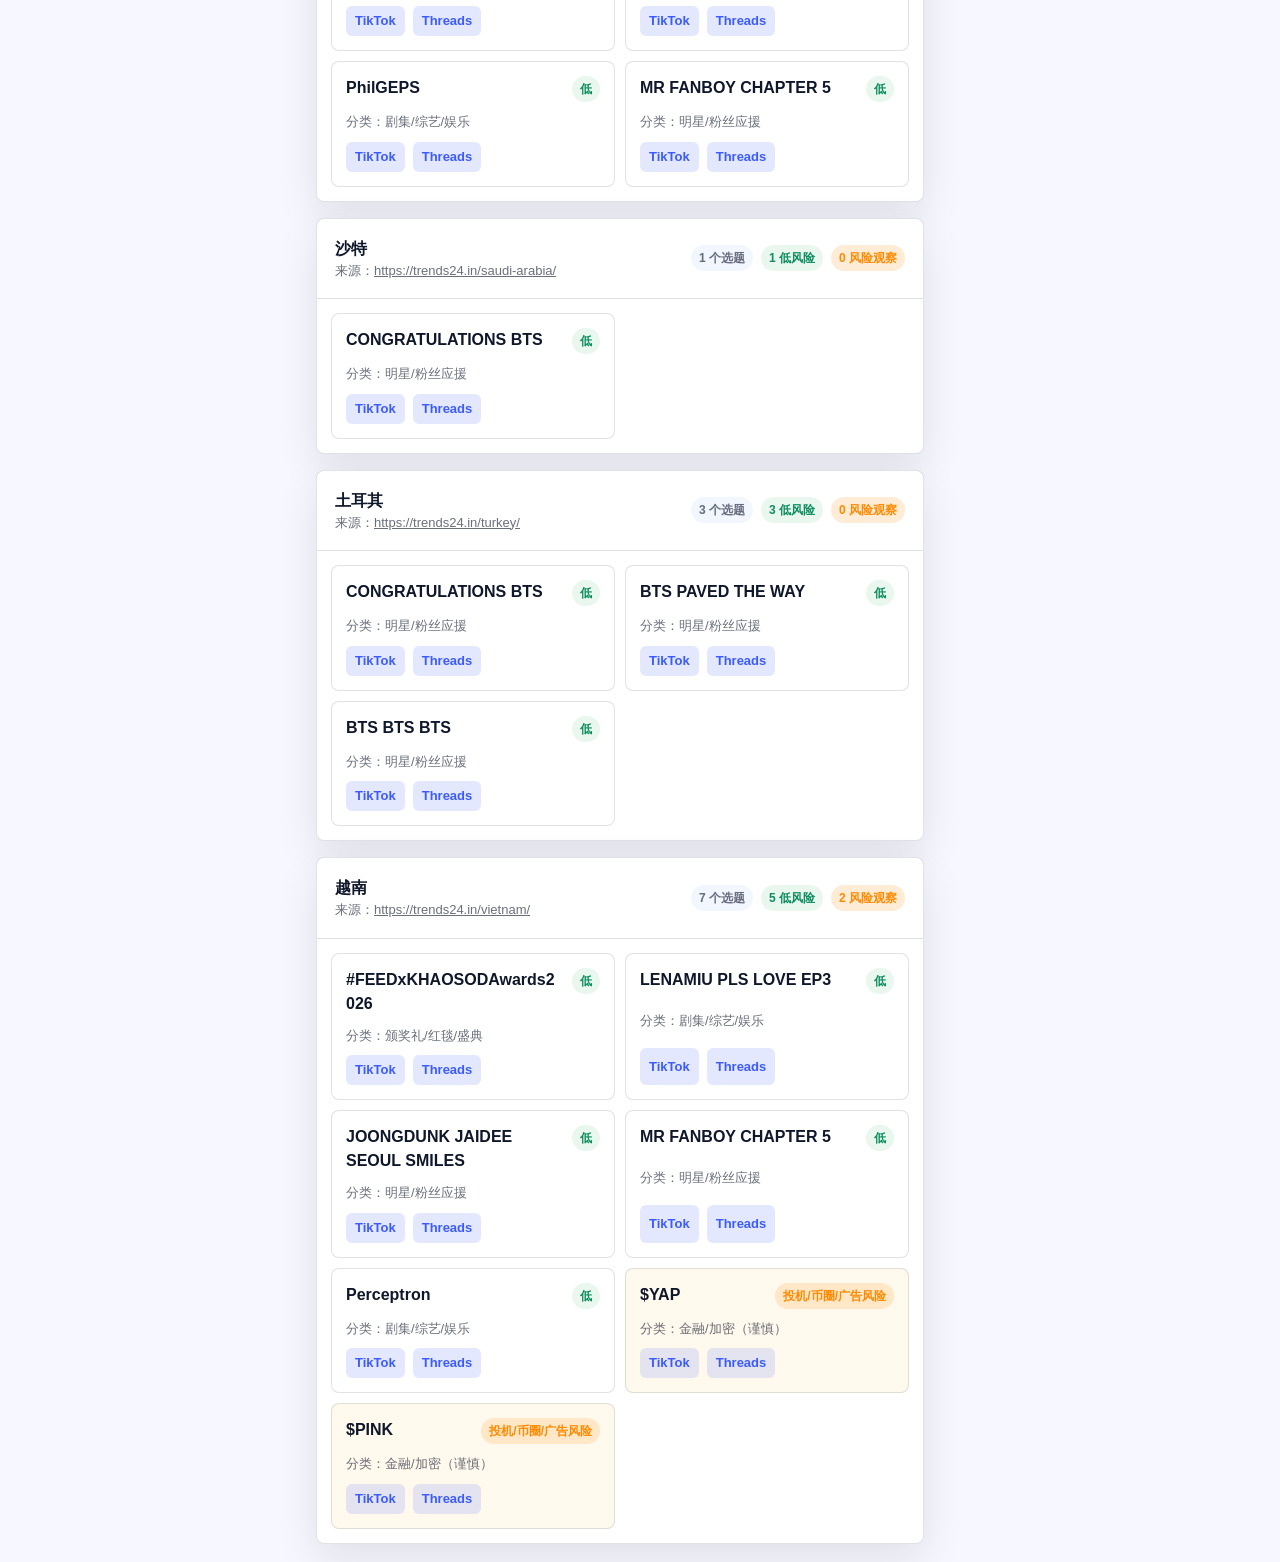
==== commit 7e494398: "Update trend report 2026-09-28" ====
--- a/index.html
+++ b/index.html
@@ -95,6 +95,6 @@
     </main>
 
     <div id="toast" class="toast" role="status" aria-live="polite">已复制摘要</div>
-    <script src="./app.js?v=202609271433"></script>
+    <script src="./app.js?v=202609281445"></script>
   </body>
 </html>
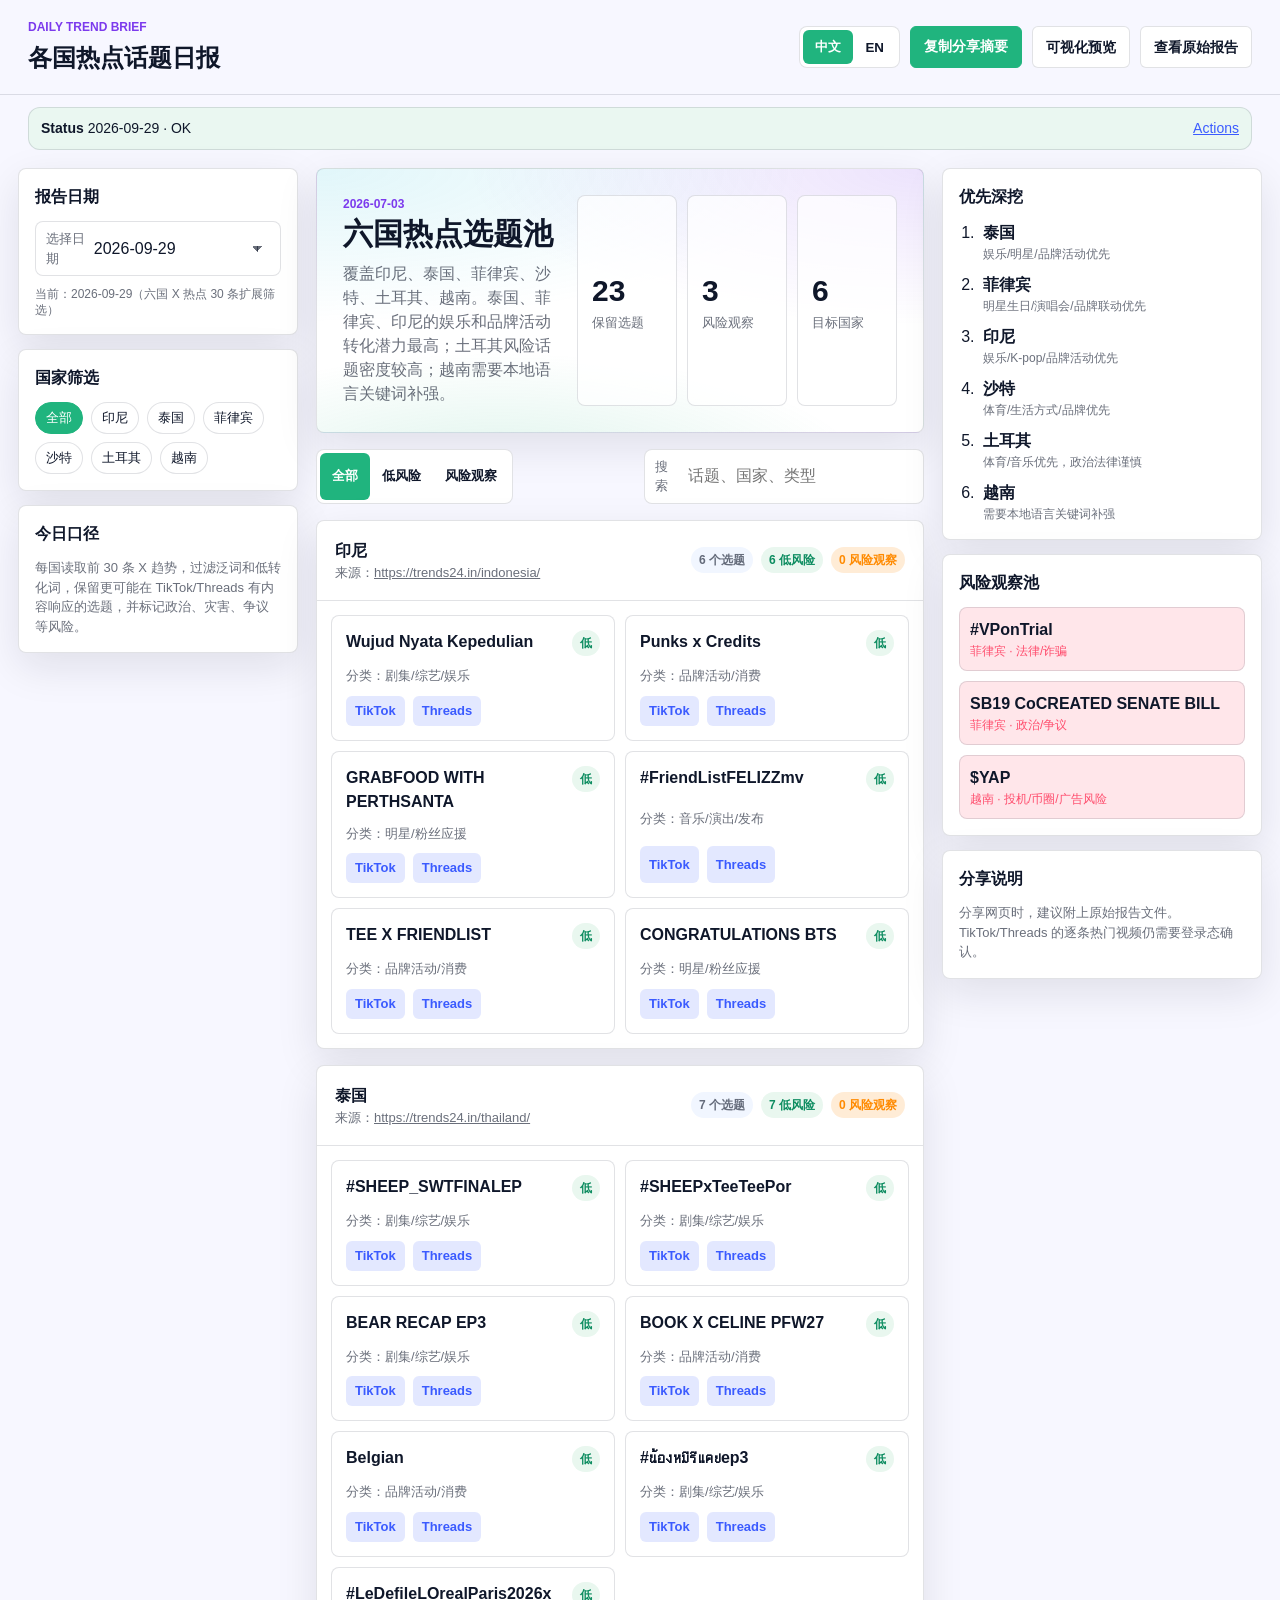
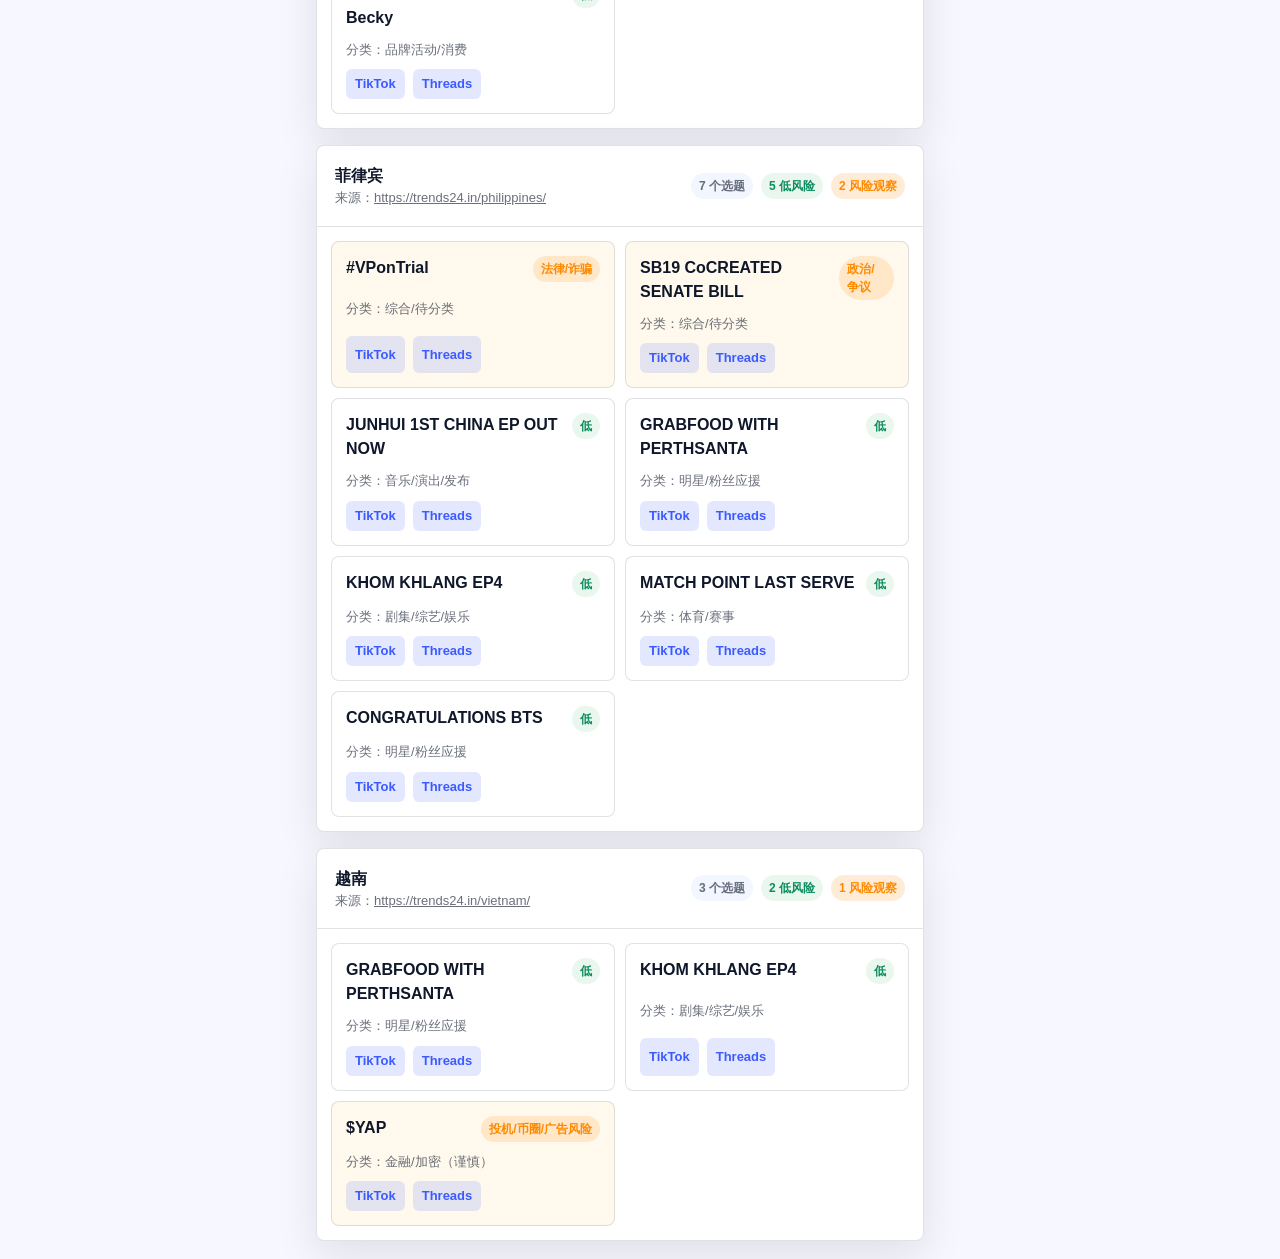
==== commit 2838cc26: "Update trend report 2026-09-29" ====
--- a/index.html
+++ b/index.html
@@ -95,6 +95,6 @@
     </main>
 
     <div id="toast" class="toast" role="status" aria-live="polite">已复制摘要</div>
-    <script src="./app.js?v=202609281445"></script>
+    <script src="./app.js?v=202609291449"></script>
   </body>
 </html>
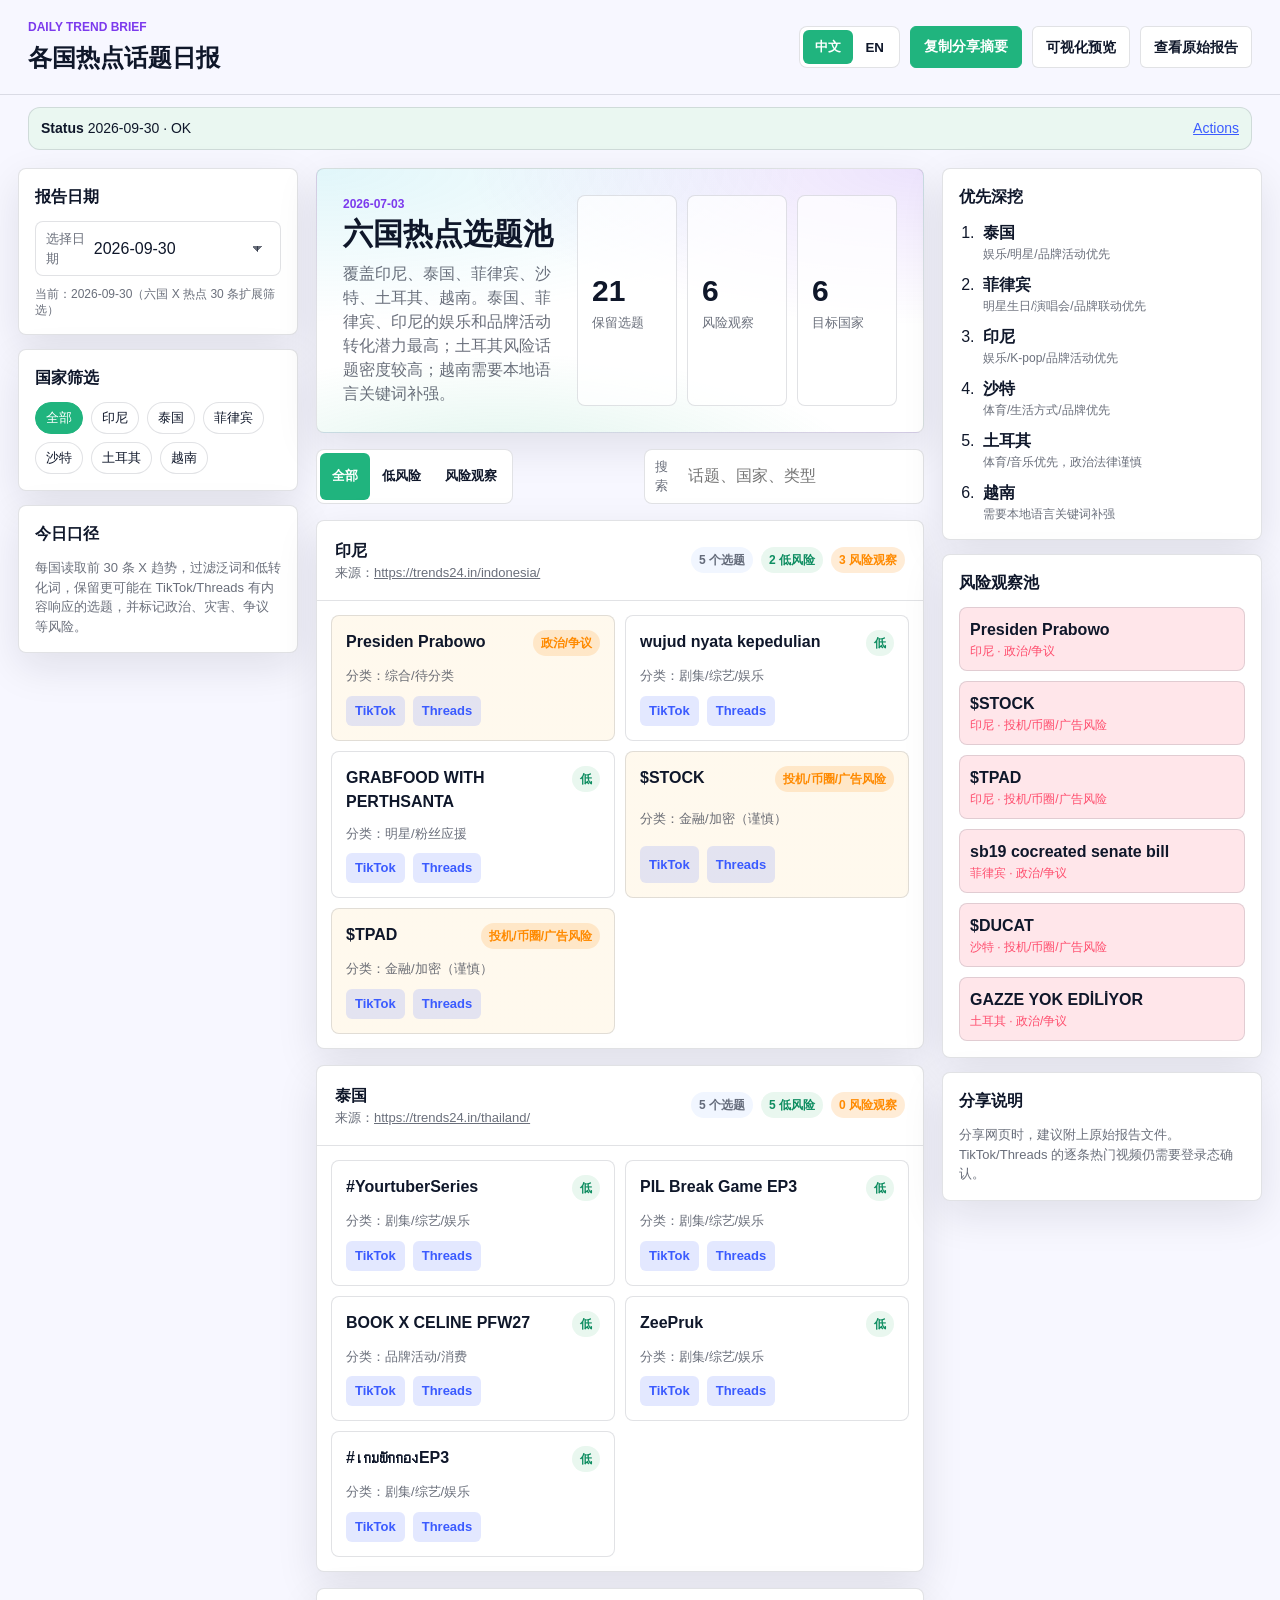
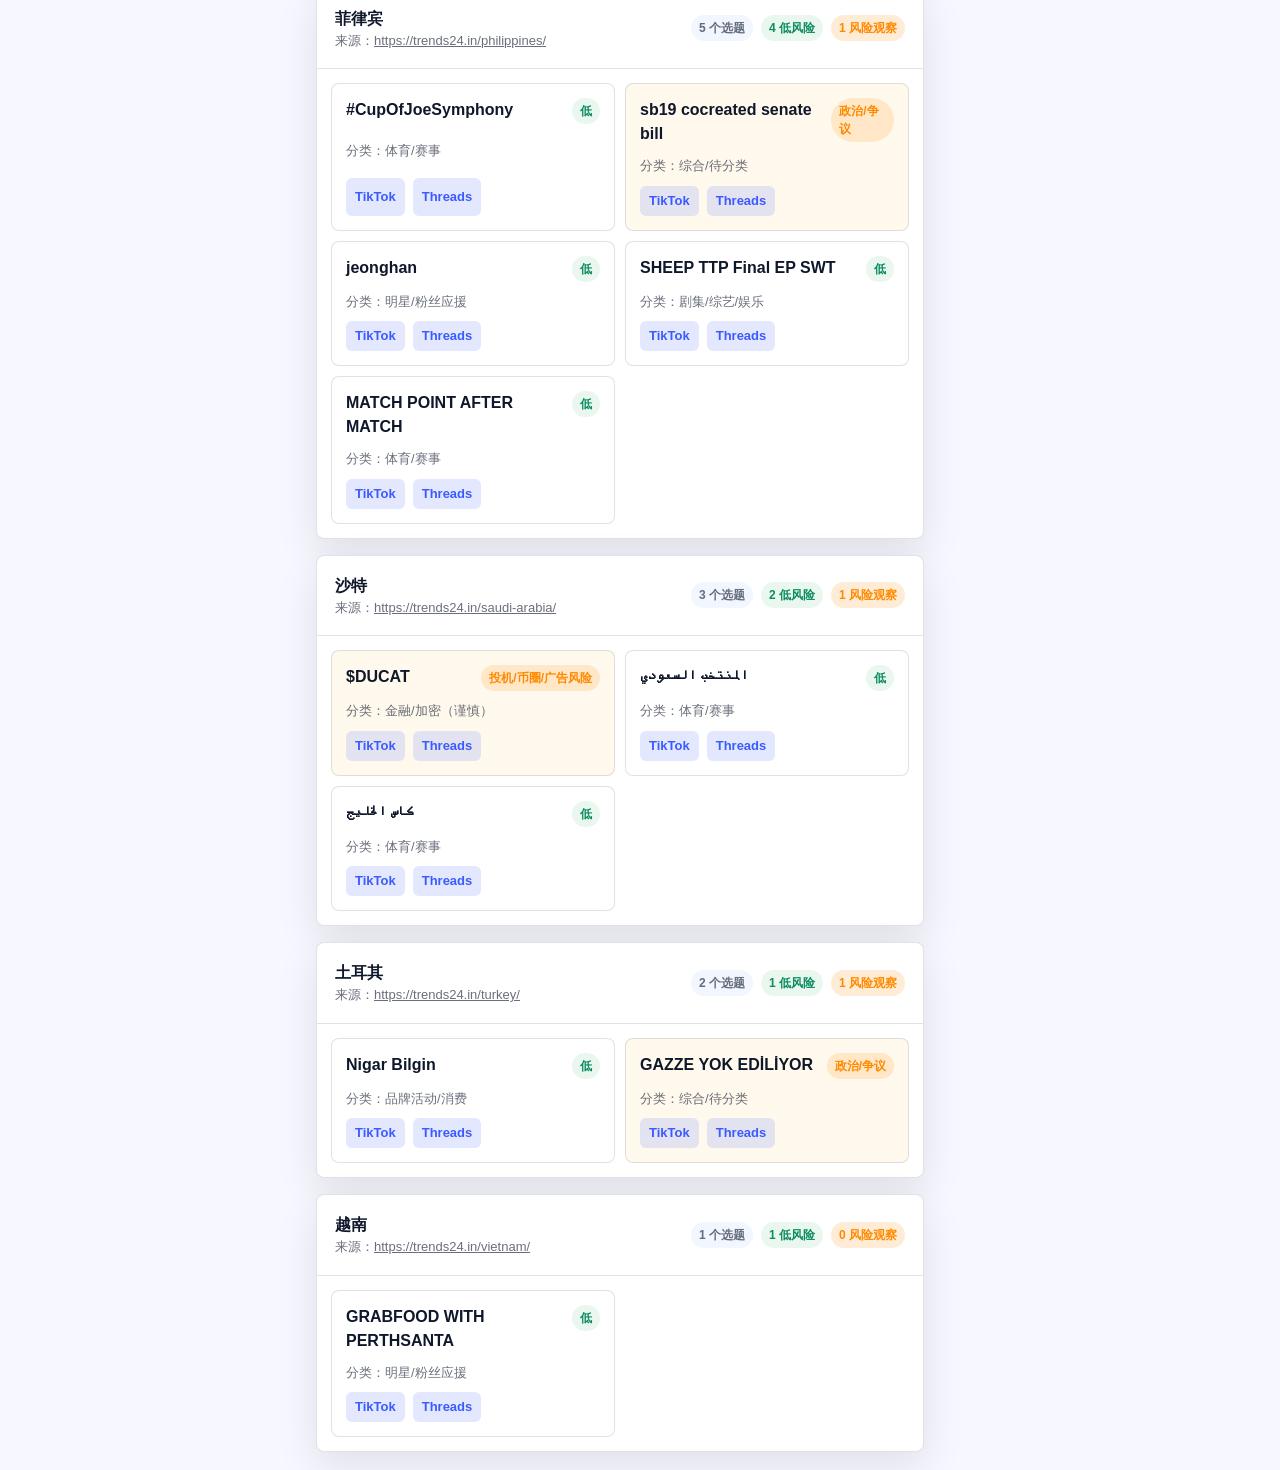
==== commit 9500e1e4: "Update trend report 2026-09-30" ====
--- a/index.html
+++ b/index.html
@@ -95,6 +95,6 @@
     </main>
 
     <div id="toast" class="toast" role="status" aria-live="polite">已复制摘要</div>
-    <script src="./app.js?v=202609291449"></script>
+    <script src="./app.js?v=202609301438"></script>
   </body>
 </html>
